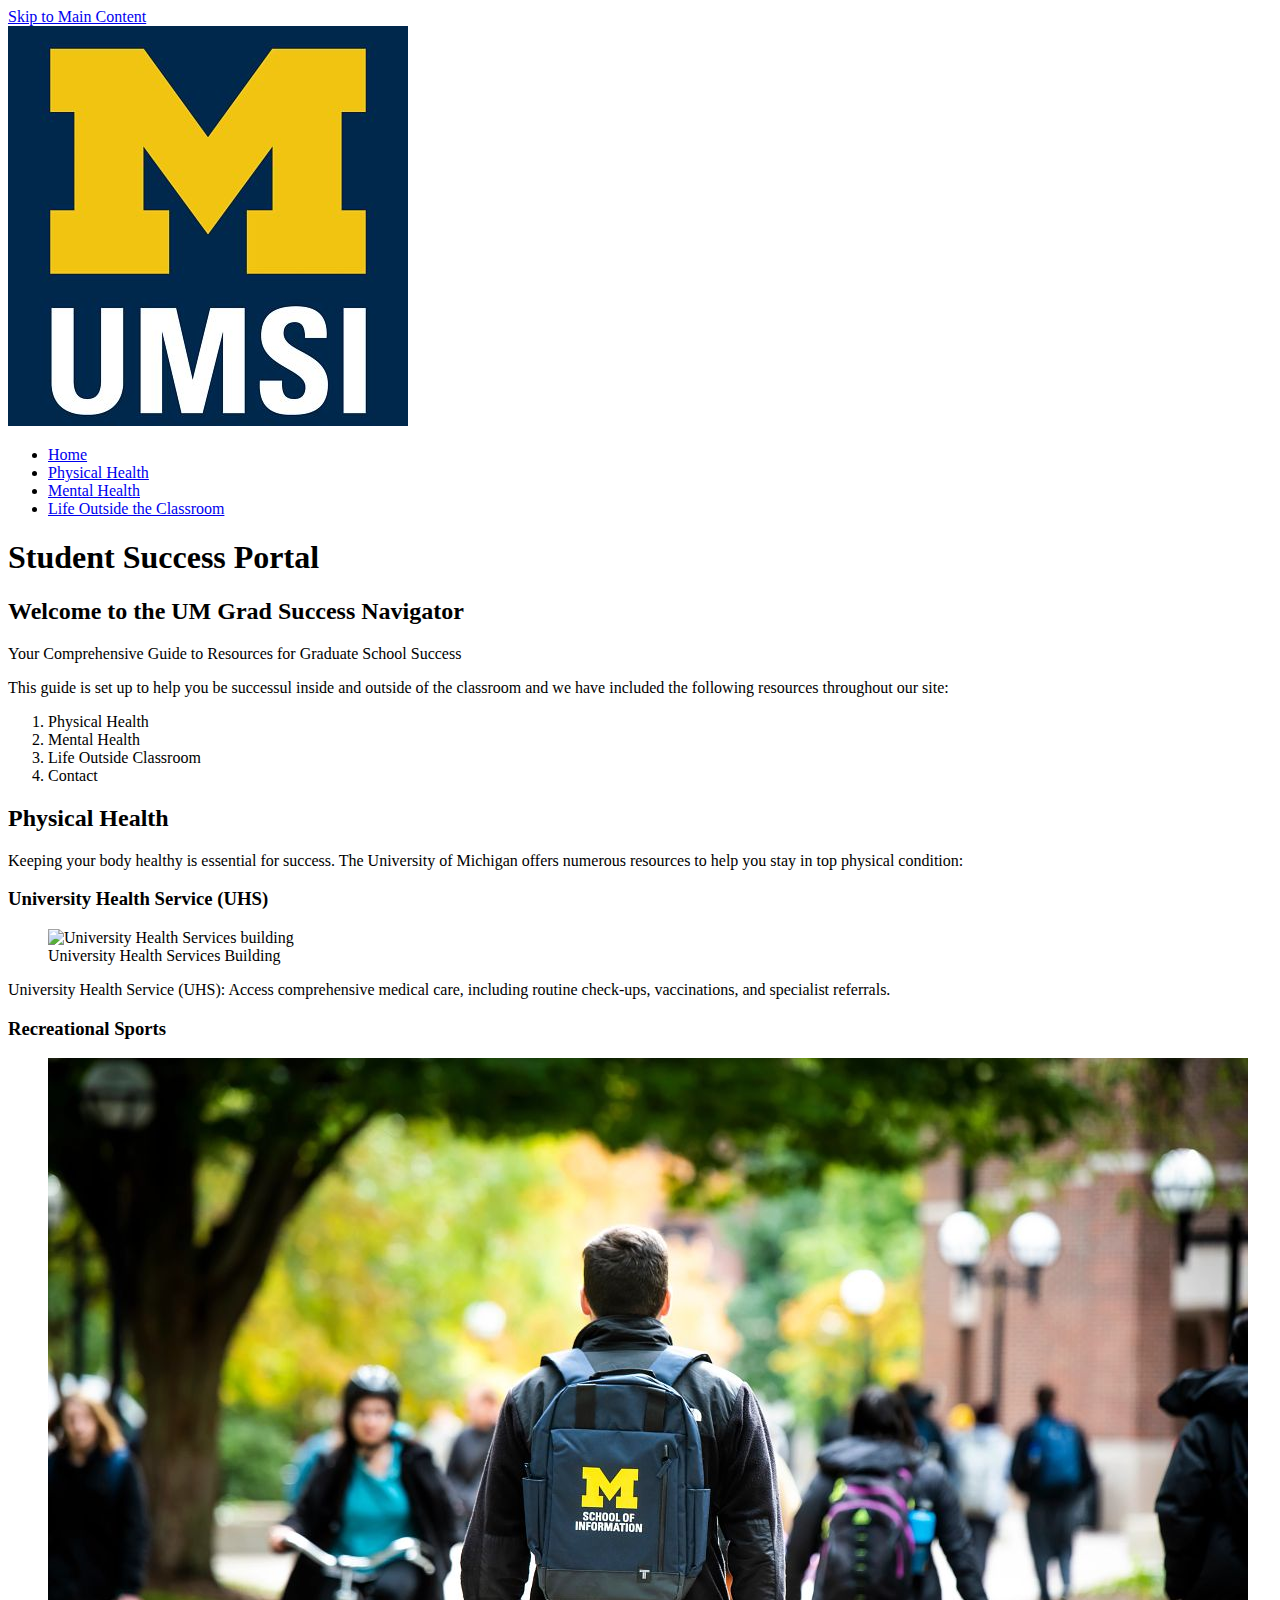
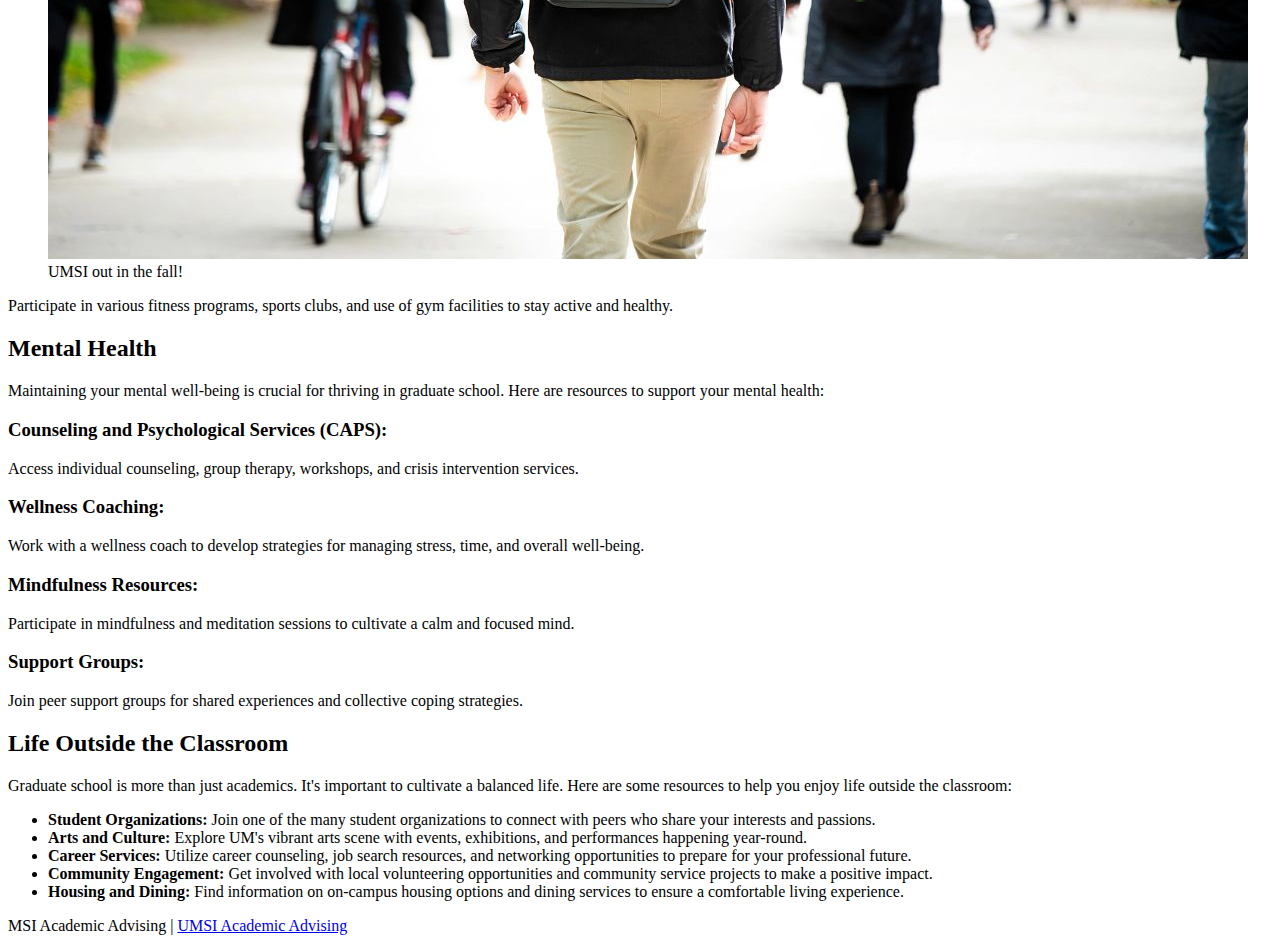
==== index.html @ 16bb5d59 "Add files via upload" ====
<!DOCTYPE html>
<html lang="en">
<head>
    <meta charset="UTF-8">
    <meta name="viewport" content="width=device-width, initial-scale=1.0">
    <title>Student Success Portal</title>
</head>
<body>
    <a href = "#main">Skip to Main Content</a>
    <header>
        <img src="images/UMSI_signature_vertical_informal_solidblue.jpg" alt="UMSI Logo">
        <nav>
            <ul>
                <li class="active"><a href = "index.html">Home</a></li>
                <li><a href = "page_1.html">Physical Health</a></li>
                <li><a href= "page_2.html">Mental Health</a></li>
                <li><a href= "page_3.html">Life Outside the Classroom</a></li>
            </ul>
        </nav>
        <h1>Student Success Portal</h1>

    </header>
    <main id="main">
        <section>
            <h2>Welcome to the UM Grad Success Navigator</h2>
            <p> Your Comprehensive Guide to Resources for Graduate School Success</p>
            <p>This guide is set up to help you be successul inside and outside of the classroom and we have included the following resources throughout our site:</p>
            <ol>
                <li>Physical Health</li>
                <li>Mental Health</li>
                <li>Life Outside Classroom</li>
                <li>Contact</li>
            </ol>
        </section>
        <section>
            <h2>Physical Health</h2>
            <p>Keeping your body healthy is essential for success. The University of Michigan offers numerous resources to help you stay in top physical condition:</p>
            <article>
                <h3>University Health Service (UHS)</h3>
                <figure>
                    <img src="/SI539/assignments/539f24_Client_Project_Starter-main/images/UHS.jpg" alt="University Health Services building">
                    <figcaption>University Health Services Building</figcaption>
                </figure>
                <p>University Health Service (UHS): Access comprehensive medical care, including routine check-ups, vaccinations, and specialist referrals.</p>
            </article>
            <article>
                <h3>Recreational Sports</h3>
                <figure>
                    <img src= "images/UMSI_CampusFall_UMSIBackpack_02.jpg" alt="A student wears a UMSI backpack in fall on the drag.">
                    <figcaption>UMSI out in the fall!</figcaption>
                </figure>
                <p>Participate in various fitness programs, sports clubs, and use of gym facilities to stay active and healthy.</p>
            </article>
        </section>
        
        <section>
            <h2>Mental Health</h2>
            <p>Maintaining your mental well-being is crucial for thriving in graduate school. Here are resources to support your mental health:</p>
            <article>
                <h3>Counseling and Psychological Services (CAPS):</h3>
                <p> Access individual counseling, group therapy, workshops, and crisis intervention services.</p>
            </article>
            <article>
                <h3>Wellness Coaching:</h3>

                <p>Work with a wellness coach to develop strategies for managing stress, time, and overall well-being.</p>
            </article>
            <article>
                <h3>Mindfulness Resources:</h3>

                <p> Participate in mindfulness and meditation sessions to cultivate a calm and focused mind.</p>
            </article>
            <article>
                <h3>Support Groups:</h3>

                <p> Join peer support groups for shared experiences and collective coping strategies.</p>
            </article>
        </section>

        
        <section id="life-outside-classroom">
            <h2>Life Outside the Classroom</h2>
            <p>Graduate school is more than just academics. It's important to cultivate a balanced life. Here are some resources to help you enjoy life outside the classroom:</p>
            <article>

            </article>
            <ul>
                <li><strong>Student Organizations:</strong> Join one of the many student organizations to connect with peers who share your interests and passions.</li>
                <li><strong>Arts and Culture:</strong> Explore UM's vibrant arts scene with events, exhibitions, and performances happening year-round.</li>
                <li><strong>Career Services:</strong> Utilize career counseling, job search resources, and networking opportunities to prepare for your professional future.</li>
                <li><strong>Community Engagement:</strong> Get involved with local volunteering opportunities and community service projects to make a positive impact.</li>
                <li><strong>Housing and Dining:</strong> Find information on on-campus housing options and dining services to ensure a comfortable living experience.</li>
            </ul>
        </section>
        <!-- Content taken & modified from UMGPT with the prompt, "write me a webpage of intro content to help University of Michigan Master's students navigate different resources for being successful in grad school - this will include academic resources, physical health resources, mental health resources, support for life outside the classroom"
        UMGPT. (2024). UMGPT (August 29th version) [Large language model]. -->
    </main>
    <footer>
        <p>MSI Academic Advising | <a href="https://sites.google.com/umich.edu/msiacademicadvising/student-support-resources">UMSI Academic Advising </a></p>
        </footer>
</body>
</html>
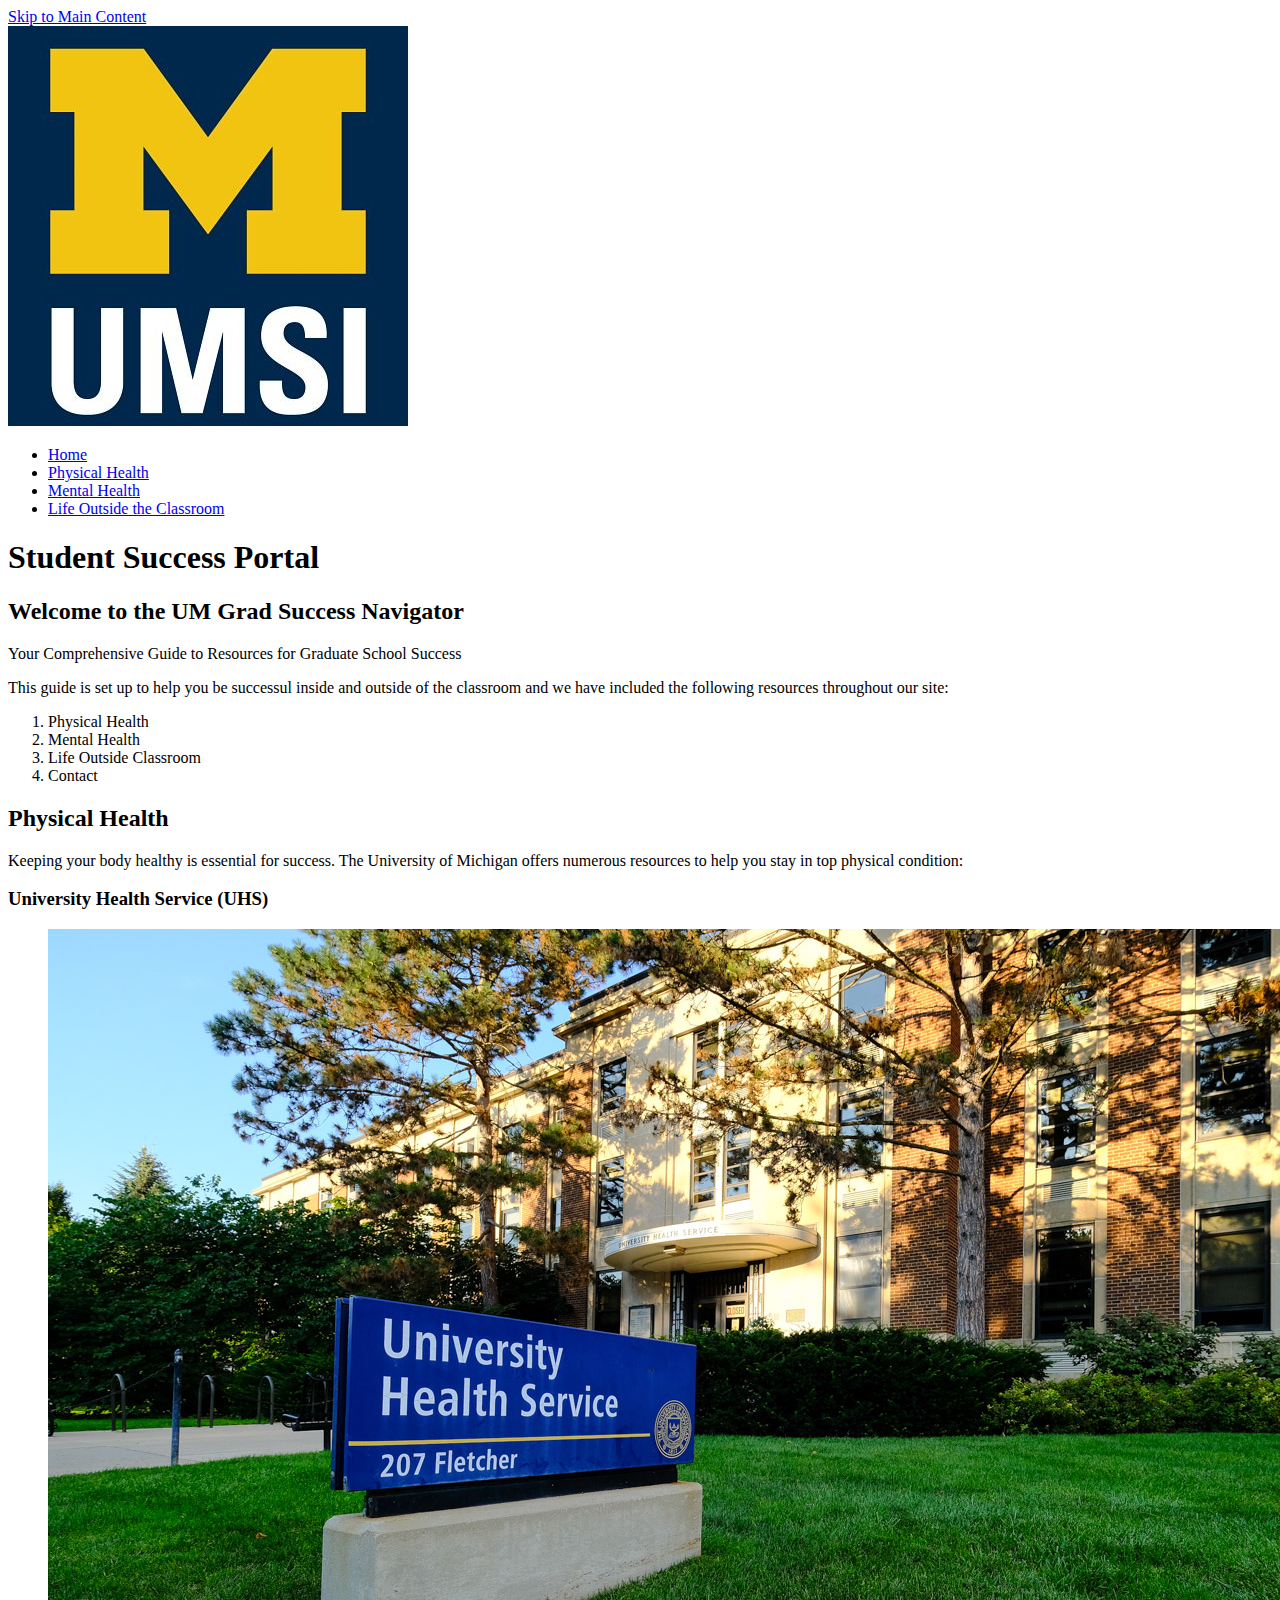
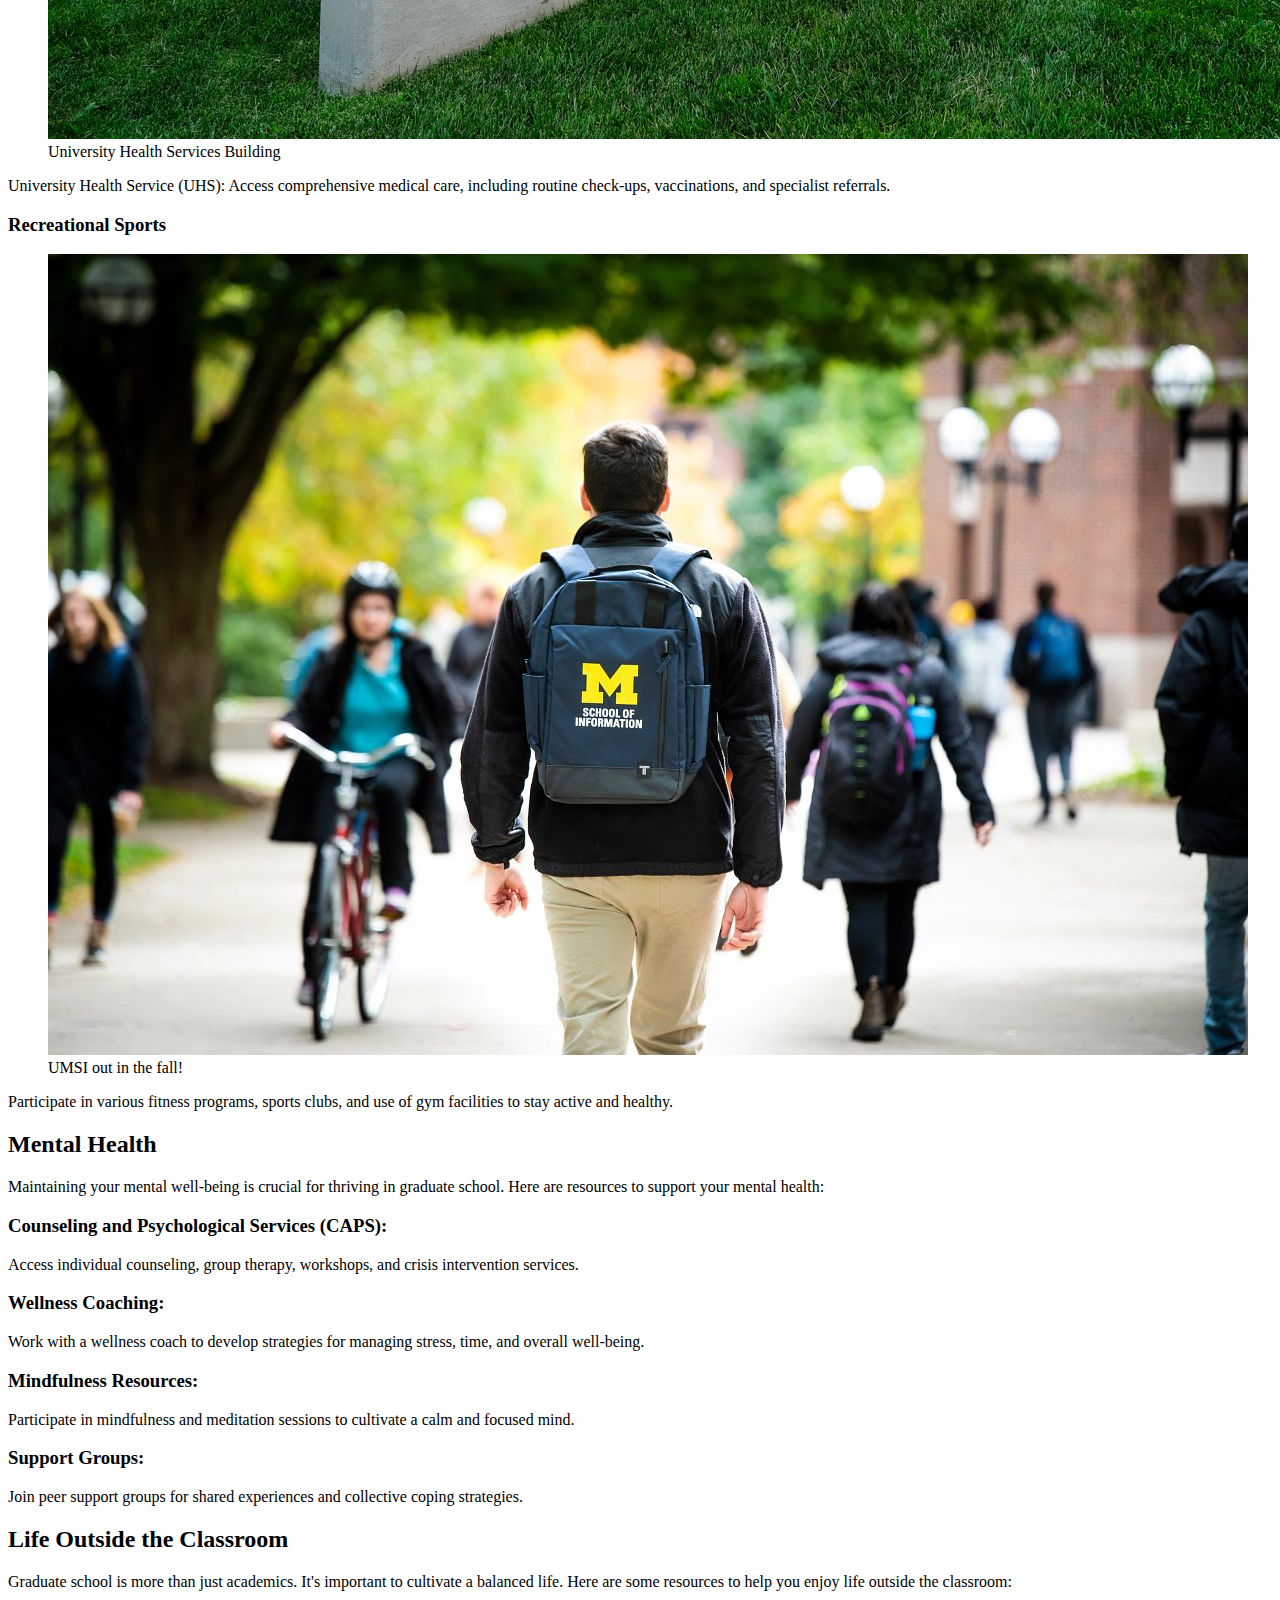
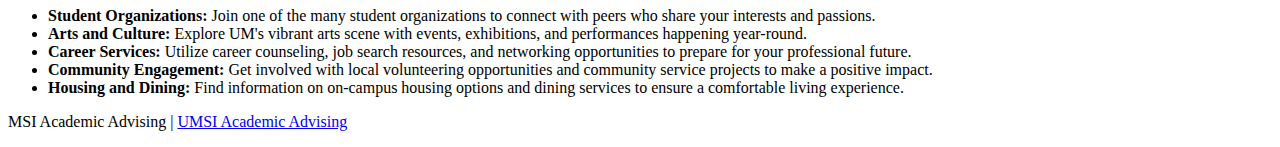
==== commit 74d5ba43: "Add files via upload" ====
--- a/index.html
+++ b/index.html
@@ -38,7 +38,7 @@
             <article>
                 <h3>University Health Service (UHS)</h3>
                 <figure>
-                    <img src="/SI539/assignments/539f24_Client_Project_Starter-main/images/UHS.jpg" alt="University Health Services building">
+                    <img src="images/UHS.jpg" alt="University Health Services building">
                     <figcaption>University Health Services Building</figcaption>
                 </figure>
                 <p>University Health Service (UHS): Access comprehensive medical care, including routine check-ups, vaccinations, and specialist referrals.</p>
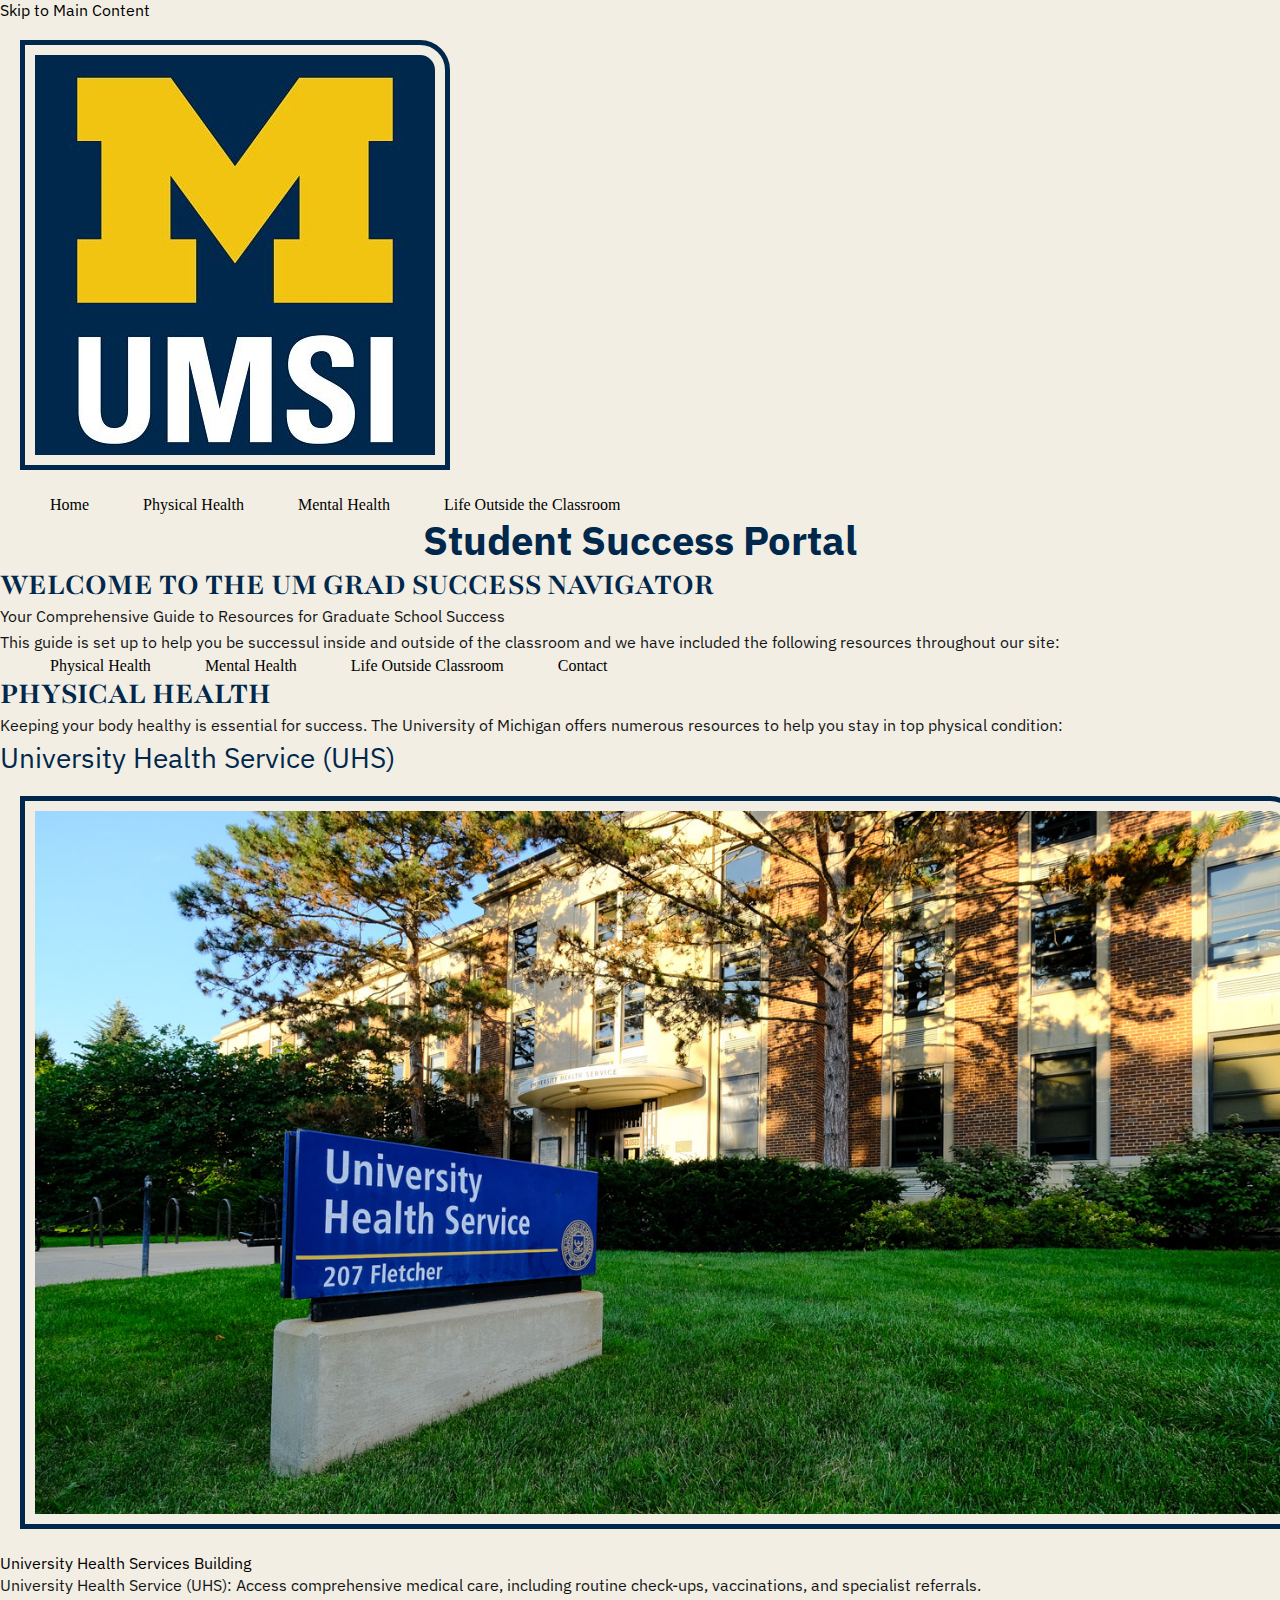
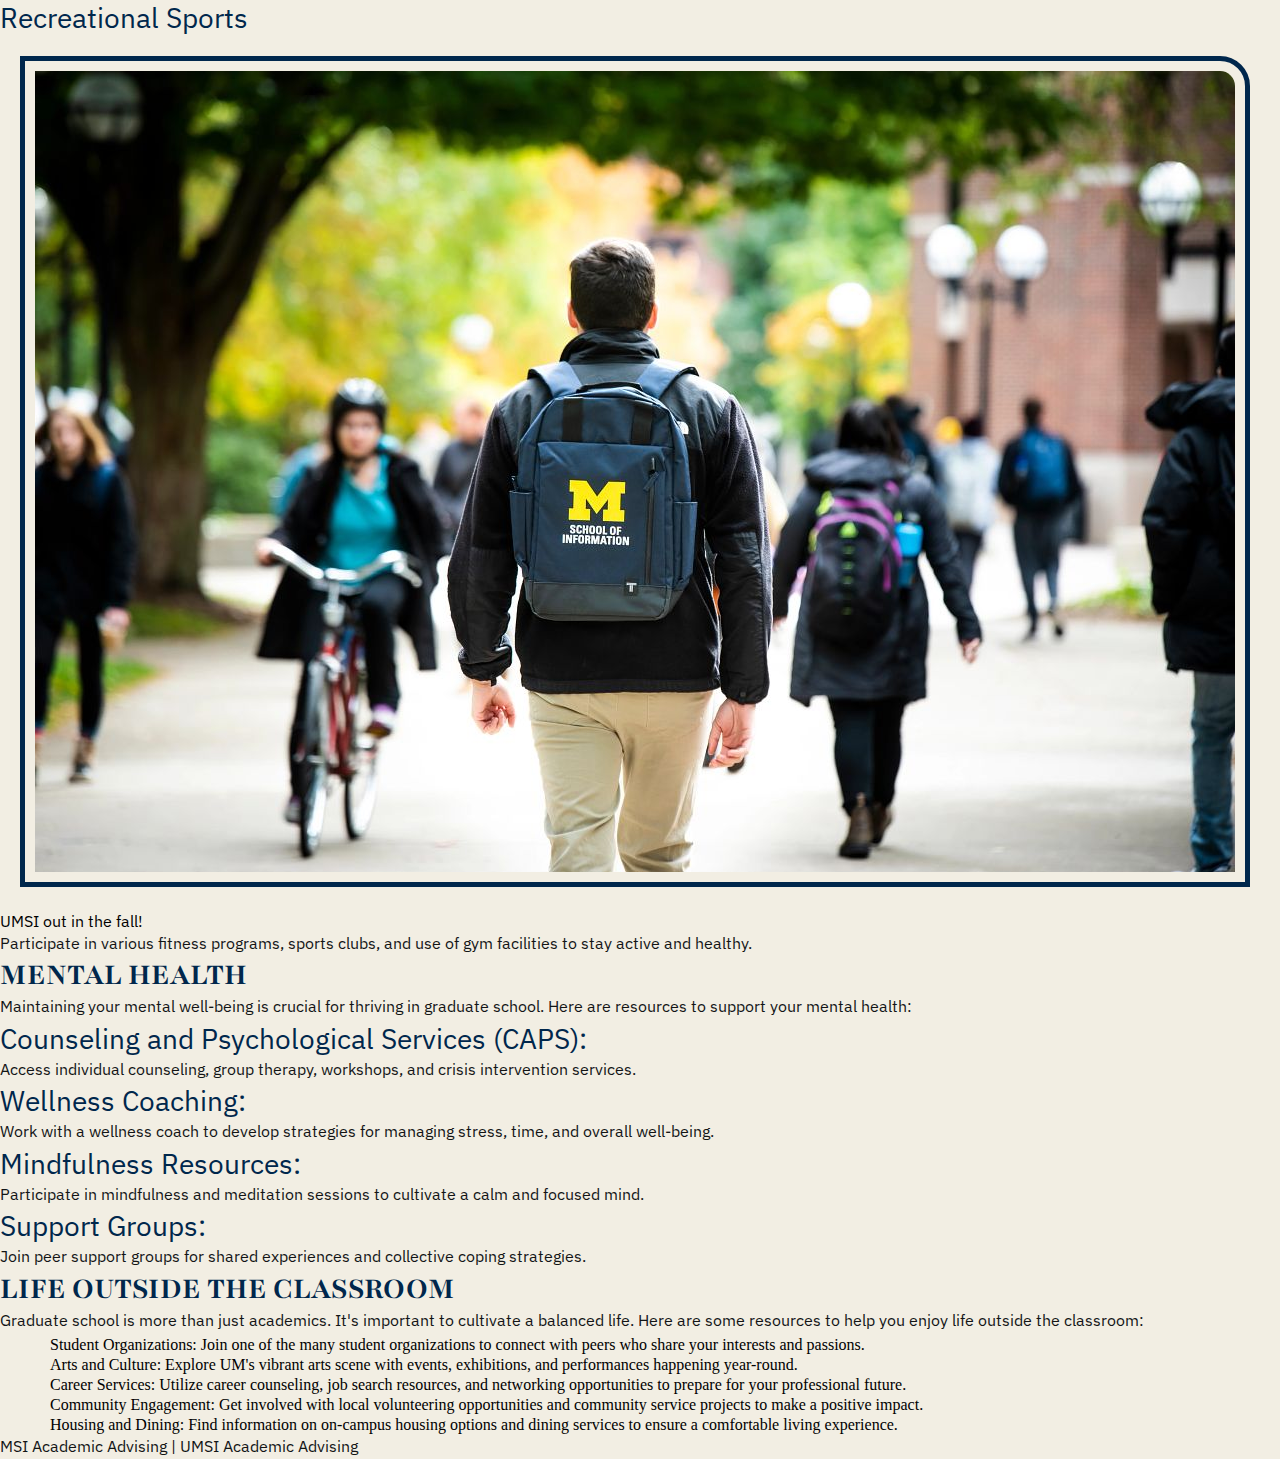
==== commit 5bf37c9d: "Add files via upload" ====
--- a/index.html
+++ b/index.html
@@ -4,6 +4,12 @@
     <meta charset="UTF-8">
     <meta name="viewport" content="width=device-width, initial-scale=1.0">
     <title>Student Success Portal</title>
+    <link rel="stylesheet" href="css/reset.css">
+    <link rel="stylesheet" href="css/style.css">
+    <link rel="preconnect" href="https://fonts.googleapis.com">
+<link rel="preconnect" href="https://fonts.gstatic.com" crossorigin>
+<link href="https://fonts.googleapis.com/css2?family=IBM+Plex+Sans:ital,wght@0,100;0,200;0,300;0,400;0,500;0,600;0,700;1,100;1,200;1,300;1,400;1,500;1,600;1,700&display=swap" rel="stylesheet">
+<link href="https://fonts.googleapis.com/css2?family=Playfair:ital,opsz,wght@0,5..1200,300..900;1,5..1200,300..900&display=swap" rel="stylesheet">
 </head>
 <body>
     <a href = "#main">Skip to Main Content</a>
@@ -81,9 +87,6 @@
         <section id="life-outside-classroom">
             <h2>Life Outside the Classroom</h2>
             <p>Graduate school is more than just academics. It's important to cultivate a balanced life. Here are some resources to help you enjoy life outside the classroom:</p>
-            <article>
-
-            </article>
             <ul>
                 <li><strong>Student Organizations:</strong> Join one of the many student organizations to connect with peers who share your interests and passions.</li>
                 <li><strong>Arts and Culture:</strong> Explore UM's vibrant arts scene with events, exhibitions, and performances happening year-round.</li>
--- a/css/style.css
+++ b/css/style.css
@@ -0,0 +1,49 @@
+body {
+    background-color: #f2eee3;
+    font-family: "IBM Plex Sans", sans-serif;
+    font-style: normal;
+}
+
+h1 {
+    font-size: 40px;
+    font-family: "IBM Plex Sans", sans-serif;
+    font-style: normal;
+    text-align: center;
+    color: #00274C;
+    font-weight: bolder;
+}
+
+h2 {
+    font-size: 32px;
+    font-family: "Playfair", sans-serif;
+    font-style: normal;
+    color: #00274C;
+    text-transform: uppercase;
+    font-weight: bolder;
+}
+
+h3 {
+    font-family: "IBM Plex Sans", sans-serif;
+    font-style: normal;
+    font-size: 28px;
+    color: #00274C;
+}
+
+
+p {
+    line-height: 1.6;
+    color: #131516;
+}
+
+img {
+    border: 5px solid #00274C;
+    padding: 10px;
+    margin: 20px;
+    border-top-right-radius: 30px;
+}
+
+li {
+    display: inline-block;
+    margin-left: 50px;
+    font-family: 'Merriweather', serif;
+}
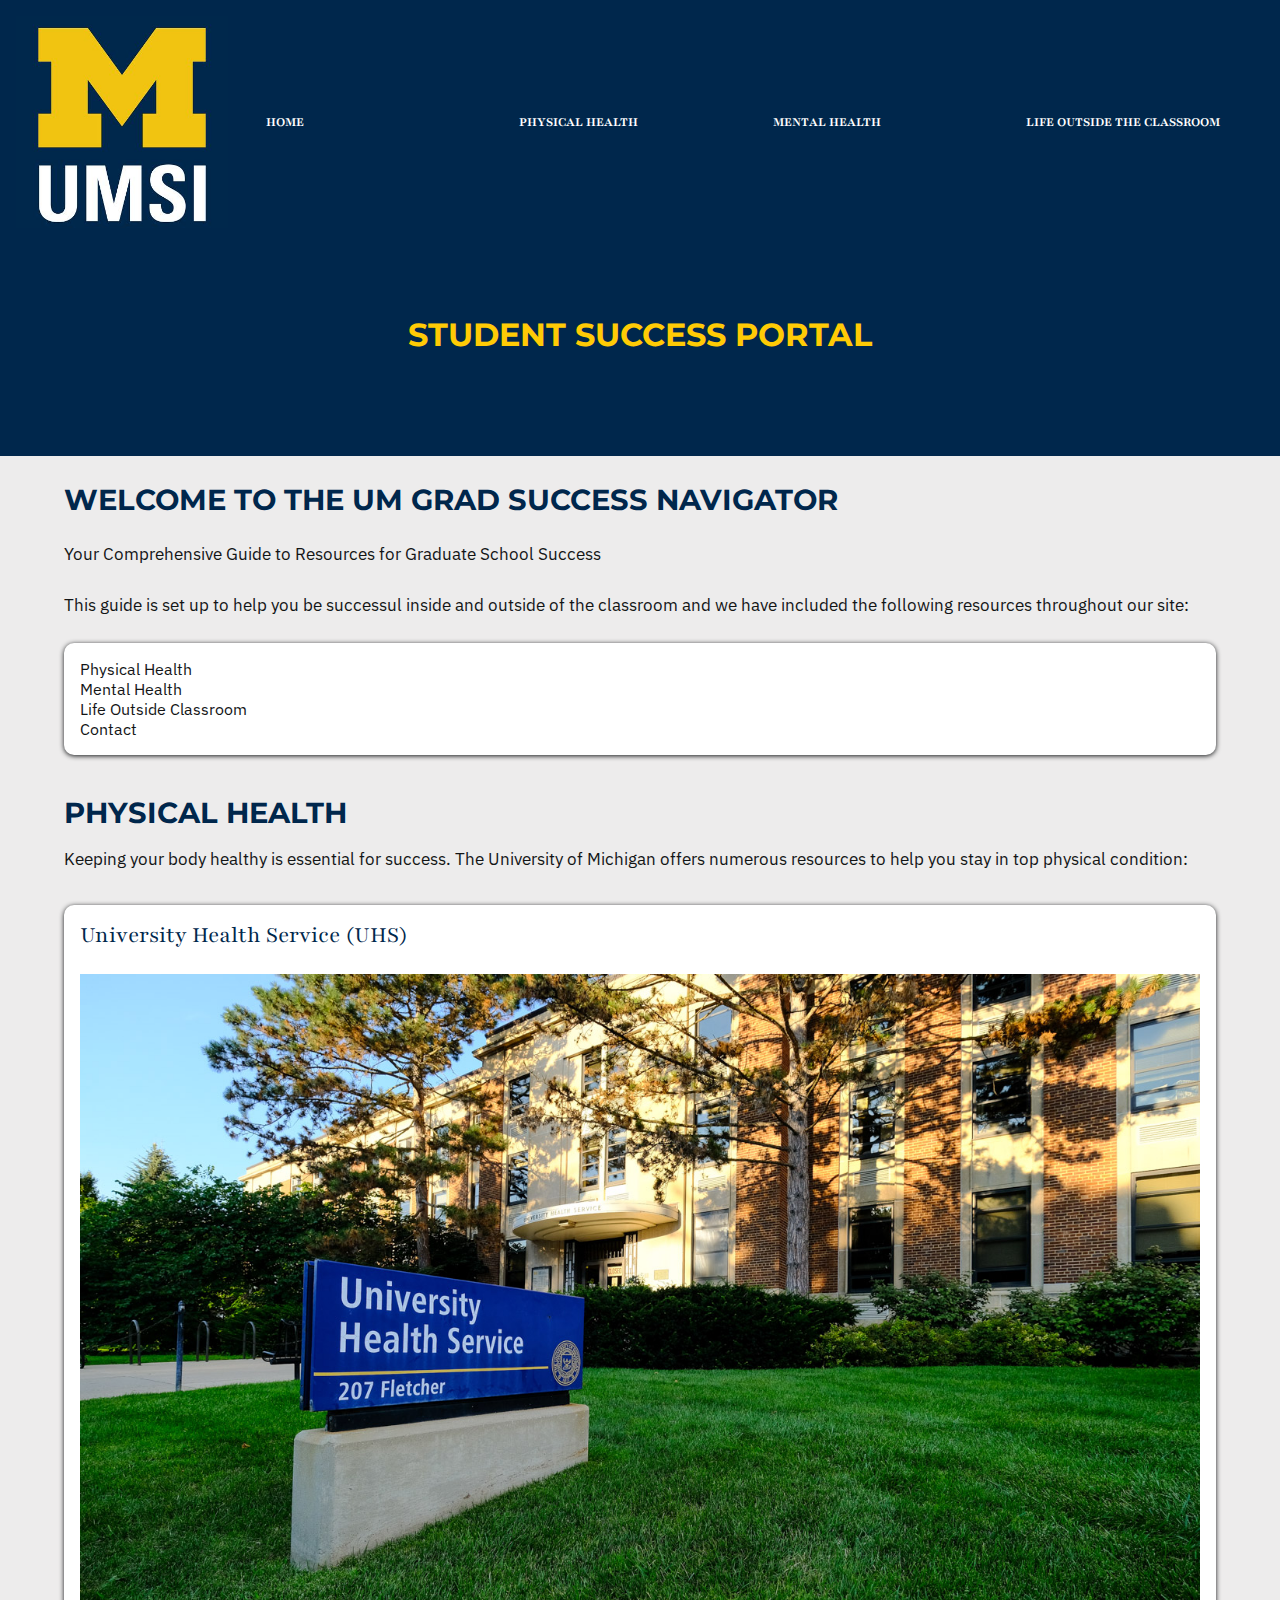
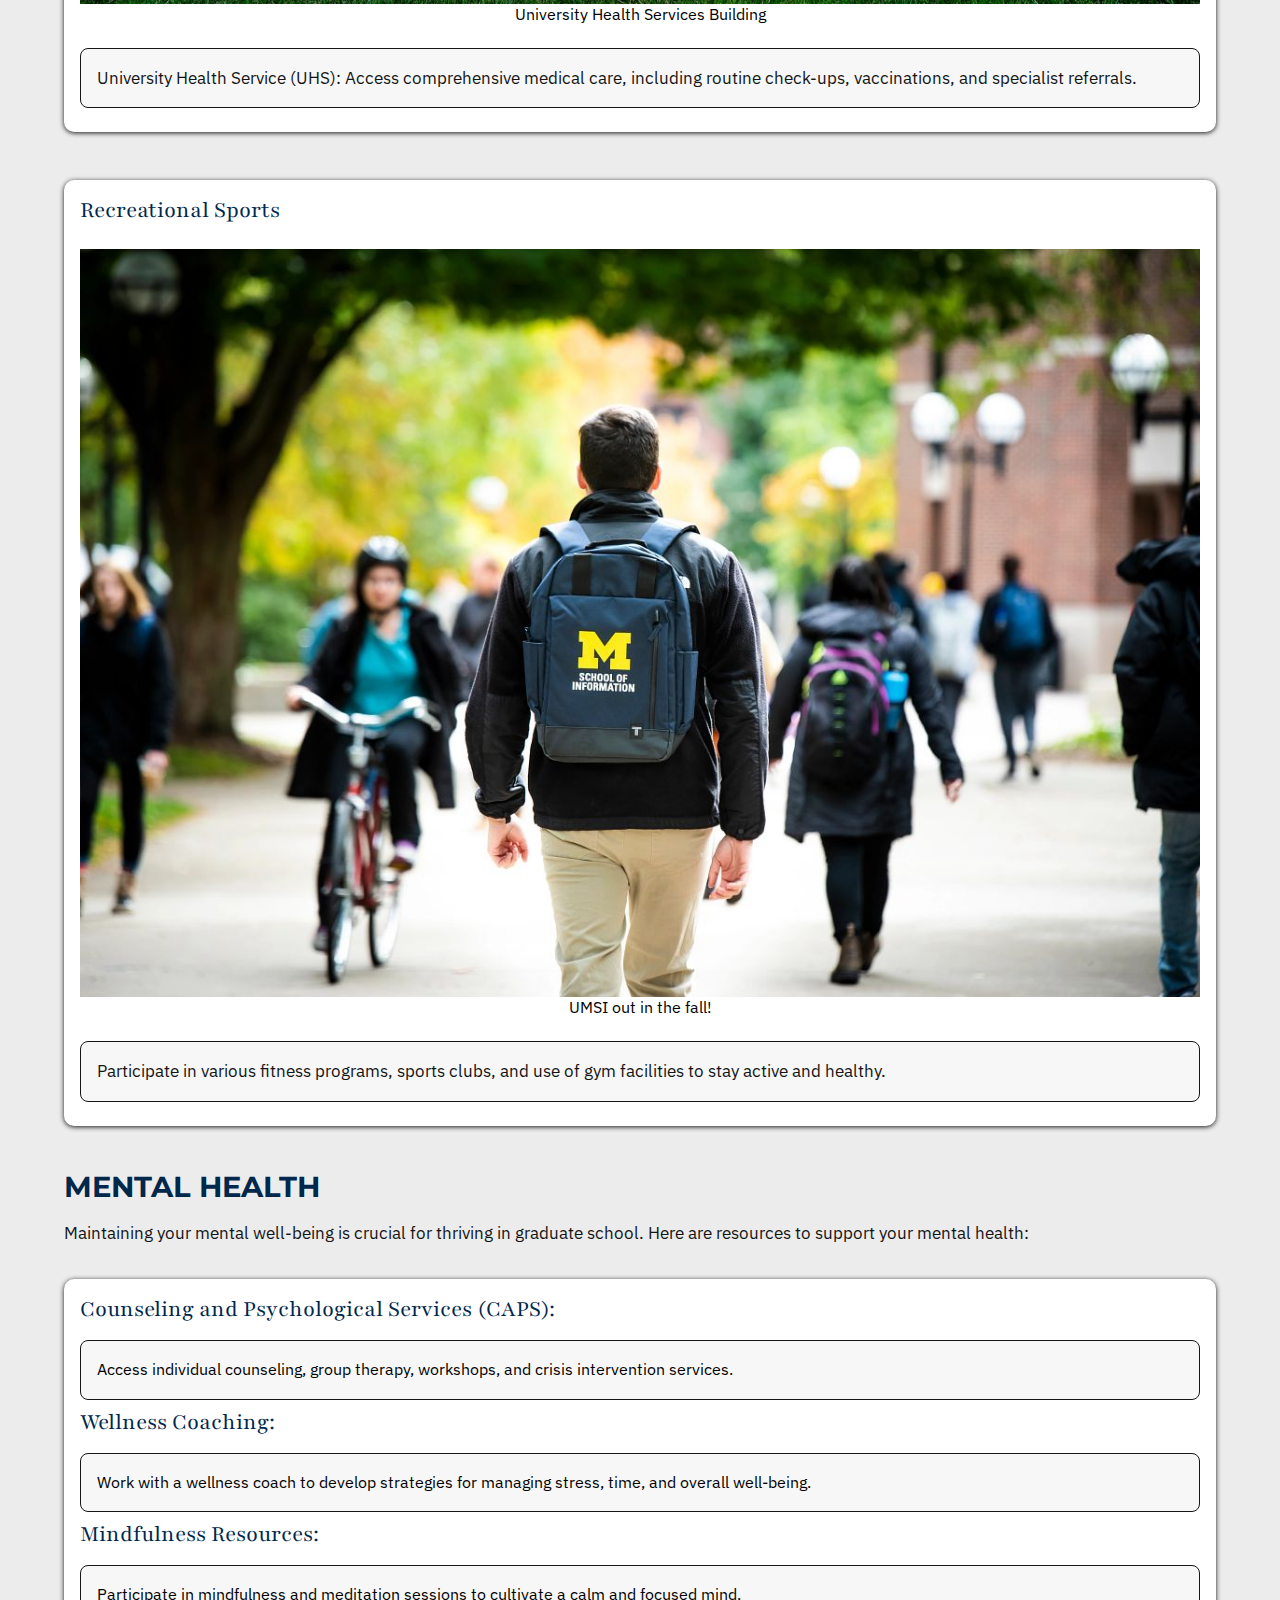
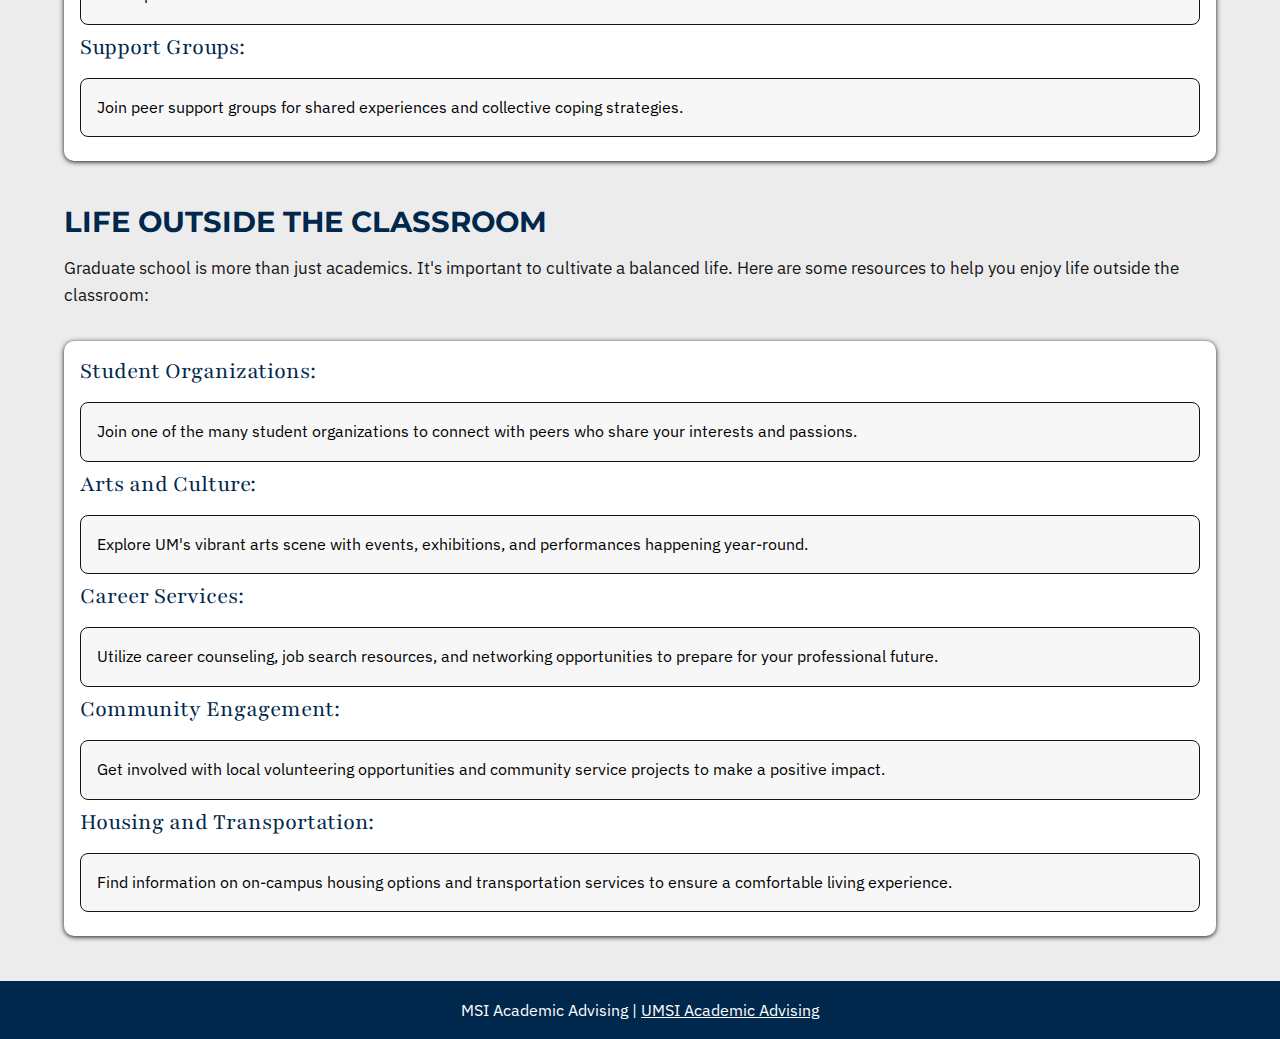
==== commit f6add4ab: "Add files via upload" ====
--- a/index.html
+++ b/index.html
@@ -7,9 +7,10 @@
     <link rel="stylesheet" href="css/reset.css">
     <link rel="stylesheet" href="css/style.css">
     <link rel="preconnect" href="https://fonts.googleapis.com">
-<link rel="preconnect" href="https://fonts.gstatic.com" crossorigin>
-<link href="https://fonts.googleapis.com/css2?family=IBM+Plex+Sans:ital,wght@0,100;0,200;0,300;0,400;0,500;0,600;0,700;1,100;1,200;1,300;1,400;1,500;1,600;1,700&display=swap" rel="stylesheet">
-<link href="https://fonts.googleapis.com/css2?family=Playfair:ital,opsz,wght@0,5..1200,300..900;1,5..1200,300..900&display=swap" rel="stylesheet">
+    <link rel="preconnect" href="https://fonts.gstatic.com" crossorigin>
+    <link href="https://fonts.googleapis.com/css2?family=IBM+Plex+Sans:ital,wght@0,100;0,200;0,300;0,400;0,500;0,600;0,700;1,100;1,200;1,300;1,400;1,500;1,600;1,700&display=swap" rel="stylesheet">
+    <link href="https://fonts.googleapis.com/css2?family=Playfair:ital,opsz,wght@0,5..1200,300..900;1,5..1200,300..900&display=swap" rel="stylesheet">
+    <link href="https://fonts.googleapis.com/css2?family=Montserrat:ital,wght@0,100..900;1,100..900&display=swap" rel="stylesheet">
 </head>
 <body>
     <a href = "#main">Skip to Main Content</a>
@@ -18,18 +19,18 @@
         <nav>
             <ul>
                 <li class="active"><a href = "index.html">Home</a></li>
-                <li><a href = "page_1.html">Physical Health</a></li>
-                <li><a href= "page_2.html">Mental Health</a></li>
-                <li><a href= "page_3.html">Life Outside the Classroom</a></li>
+                <li><a href = "Physical_Health.html">Physical Health</a></li>
+                <li><a href= "Mental_Health.html">Mental Health</a></li>
+                <li><a href= "Life_Outside_Classroom.html">Life Outside the Classroom</a></li>
             </ul>
         </nav>
         <h1>Student Success Portal</h1>
 
     </header>
+    
     <main id="main">
-        <section>
             <h2>Welcome to the UM Grad Success Navigator</h2>
-            <p> Your Comprehensive Guide to Resources for Graduate School Success</p>
+            <p>Your Comprehensive Guide to Resources for Graduate School Success</p>
             <p>This guide is set up to help you be successul inside and outside of the classroom and we have included the following resources throughout our site:</p>
             <ol>
                 <li>Physical Health</li>
@@ -37,7 +38,7 @@
                 <li>Life Outside Classroom</li>
                 <li>Contact</li>
             </ol>
-        </section>
+
         <section>
             <h2>Physical Health</h2>
             <p>Keeping your body healthy is essential for success. The University of Michigan offers numerous resources to help you stay in top physical condition:</p>
@@ -63,37 +64,43 @@
             <h2>Mental Health</h2>
             <p>Maintaining your mental well-being is crucial for thriving in graduate school. Here are resources to support your mental health:</p>
             <article>
+            <ul>
                 <h3>Counseling and Psychological Services (CAPS):</h3>
-                <p> Access individual counseling, group therapy, workshops, and crisis intervention services.</p>
-            </article>
-            <article>
+
+                <li> Access individual counseling, group therapy, workshops, and crisis intervention services.</li>
+
                 <h3>Wellness Coaching:</h3>
 
-                <p>Work with a wellness coach to develop strategies for managing stress, time, and overall well-being.</p>
-            </article>
-            <article>
+                <li>Work with a wellness coach to develop strategies for managing stress, time, and overall well-being.</li>
+
                 <h3>Mindfulness Resources:</h3>
 
-                <p> Participate in mindfulness and meditation sessions to cultivate a calm and focused mind.</p>
-            </article>
-            <article>
+                <li> Participate in mindfulness and meditation sessions to cultivate a calm and focused mind.</li>
+
                 <h3>Support Groups:</h3>
 
-                <p> Join peer support groups for shared experiences and collective coping strategies.</p>
+                <li> Join peer support groups for shared experiences and collective coping strategies.</li>
+            </ul>
             </article>
         </section>
 
-        
         <section id="life-outside-classroom">
             <h2>Life Outside the Classroom</h2>
             <p>Graduate school is more than just academics. It's important to cultivate a balanced life. Here are some resources to help you enjoy life outside the classroom:</p>
+            <article>
             <ul>
-                <li><strong>Student Organizations:</strong> Join one of the many student organizations to connect with peers who share your interests and passions.</li>
-                <li><strong>Arts and Culture:</strong> Explore UM's vibrant arts scene with events, exhibitions, and performances happening year-round.</li>
-                <li><strong>Career Services:</strong> Utilize career counseling, job search resources, and networking opportunities to prepare for your professional future.</li>
-                <li><strong>Community Engagement:</strong> Get involved with local volunteering opportunities and community service projects to make a positive impact.</li>
-                <li><strong>Housing and Dining:</strong> Find information on on-campus housing options and dining services to ensure a comfortable living experience.</li>
+                <h3>Student Organizations:</h3>
+                <li> Join one of the many student organizations to connect with peers who share your interests and passions.</li>
+                <h3>Arts and Culture:</h3>
+                <li> Explore UM's vibrant arts scene with events, exhibitions, and performances happening year-round.</li>
+                <h3>Career Services:</h3>
+                <li> Utilize career counseling, job search resources, and networking opportunities to prepare for your professional future.</li>
+                <h3>Community Engagement:</h3>
+                <li> Get involved with local volunteering opportunities and community service projects to make a positive impact.</li>
+                <h3>Housing and Transportation:</h3>
+                <li> Find information on on-campus housing options and transportation services to ensure a comfortable living experience.</li>
             </ul>
+            </article>
         </section>
         <!-- Content taken & modified from UMGPT with the prompt, "write me a webpage of intro content to help University of Michigan Master's students navigate different resources for being successful in grad school - this will include academic resources, physical health resources, mental health resources, support for life outside the classroom"
         UMGPT. (2024). UMGPT (August 29th version) [Large language model]. -->
--- a/css/style.css
+++ b/css/style.css
@@ -1,49 +1,215 @@
 body {
-    background-color: #f2eee3;
-    font-family: "IBM Plex Sans", sans-serif;
-    font-style: normal;
+    background-color: #edecec;
+    font-family: "IBM Plex Sans", sans-serif;
+    font-style: normal;
+    margin: 0;
+    padding: 0;
+    display: grid;
+}
+
+header {
+    display: grid;
+    grid-template-columns: 1fr 4fr;
+    grid-template-rows: 1fr 1fr;
+    background-color: #00274C;
+    align-items: center;
+    padding: 1rem;
+}
+
+header img {
+    width: 85%;
+    grid-column: 1 / 2;
+    grid-row: 1 / 2;
+    justify-self: left;
+}
+
+nav {
+    grid-column: 2 / 6;
+    grid-row: 1 / 2;
+    display: grid;
+    grid-template-columns: repeat(4, 1fr);
+    gap: 1rem;
+    justify-items: center;
+}
+
+nav ul {
+    display: contents;
+}
+
+nav ul li {
+    font-family: "Playfair", serif;
+    font-size: 0.85rem;
+    text-transform: uppercase;
+    justify-self: left;
+}
+
+nav ul li a {
+    color: #ffffff;
+    text-decoration: none;
+    font-weight: bold;
+}
+
+
+nav ul li a:hover {
+    color: white;
+}
+
+a[href="#main"] {
+    position: absolute;
+    top: -100%;
+    left: 0;
+    background-color: #00274C;
+    color: white;
+    padding: 1rem;
+    text-align: center;
+    text-decoration: none;
+    transition: top 0.3s ease;
+}
+
+a[href="#main"]:focus {
+    top: 0;
+}
+
+main {
+    display: grid;
+    grid-template-columns: 1fr;
+    gap: 1.5rem;
+    padding: 2% 5%;
+}
+
+section {
+    display: grid;
+    grid-template-columns: 1fr;
+    gap: 1rem;
+    margin-bottom: 0.2rem;
+}
+
+section article{
+    display: grid;
+    grid-template-columns: 1fr;
+    grid-template-rows: auto;
+    background-color: white;
+    padding: 1rem;
+    border-radius: 10px;
+    box-shadow: 0px 1px 5px #131516;
+    margin: 1rem 0;
+    gap: 0.5rem;
+    align-items: center;
+}
+
+figure {
+    display: grid;
+    grid-template-rows: auto auto;
+    justify-items: center;
+    margin: 1rem 0;
 }
 
 h1 {
-    font-size: 40px;
-    font-family: "IBM Plex Sans", sans-serif;
+    grid-column: 1 / 7;
+    grid-row: 2 / 3;
+    font-size: 2rem;
+    font-family: "Montserrat", sans-serif;
     font-style: normal;
     text-align: center;
-    color: #00274C;
+    color: #FFCB05;
     font-weight: bolder;
+    text-transform: uppercase;
 }
 
 h2 {
-    font-size: 32px;
-    font-family: "Playfair", sans-serif;
+    font-size: 1.8rem;
+    font-family: "Montserrat", sans-serif;
     font-style: normal;
     color: #00274C;
     text-transform: uppercase;
     font-weight: bolder;
+    margin: 0;
 }
 
 h3 {
-    font-family: "IBM Plex Sans", sans-serif;
-    font-style: normal;
-    font-size: 28px;
-    color: #00274C;
-}
-
-
-p {
+    font-family: "Playfair", sans-serif;
+    font-style: normal;
+    font-size: 1.5rem;
+    color: #00274C;
+    margin: 0;
+}
+
+
+main p {
+    font-size: 1.05rem;
     line-height: 1.6;
     color: #131516;
-}
-
-img {
-    border: 5px solid #00274C;
-    padding: 10px;
-    margin: 20px;
-    border-top-right-radius: 30px;
-}
-
-li {
-    display: inline-block;
-    margin-left: 50px;
-    font-family: 'Merriweather', serif;
-}
+    font-family: "IBM Plex Sans", sans-serif;
+}
+
+article p {
+    font-family: "IBM Plex Sans", sans-serif;
+    line-height: 1.6;
+    padding: 1rem;
+    background-color: #f7f7f7;
+    border: 1px solid #131516;
+    border-radius: 8px;
+    gap: 1rem;
+    margin-bottom: 0.5rem;
+}
+
+ol {
+    font-family: "IBM Plex Sans", sans-serif;
+    color: #131516;
+    font-size: 1rem;
+    background-color: white;
+    padding: 1rem;
+    border-radius: 10px;
+    box-shadow: 0px 1px 5px #131516;
+    margin-bottom: 1rem;
+    gap: 0.5rem;
+    align-items: center;
+}
+
+main ul li {
+    margin: 1rem 0;
+    font-family: "IBM Plex Sans", sans-serif;
+    padding: 1rem;
+    background-color: #f7f7f7;
+    border: 1px solid #131516;
+    border-radius: 8px;
+    line-height: 1.6;
+    margin-bottom: 0.5rem;
+}
+
+h3 a {
+    text-decoration: none;
+    color: #00274C;
+    transition: color 0.2s ease;
+    text-decoration: underline;
+}
+
+h3 a:hover {
+    color: #FFCB05;
+}
+
+p a {
+    text-decoration: none;
+    color: #00274C;
+    transition: color 0.2s ease;
+    text-decoration: underline;
+}
+
+p a:hover {
+    color: #FFCB05;
+}
+
+footer {
+    display: grid;
+    grid-template-columns: 1fr;
+    background-color: #00274C;
+    color: white;
+    padding: 1.2rem;
+    text-align: center;
+}
+
+footer a {
+    color: white;
+    transition: color 0.2s ease;
+    text-decoration: underline;
+}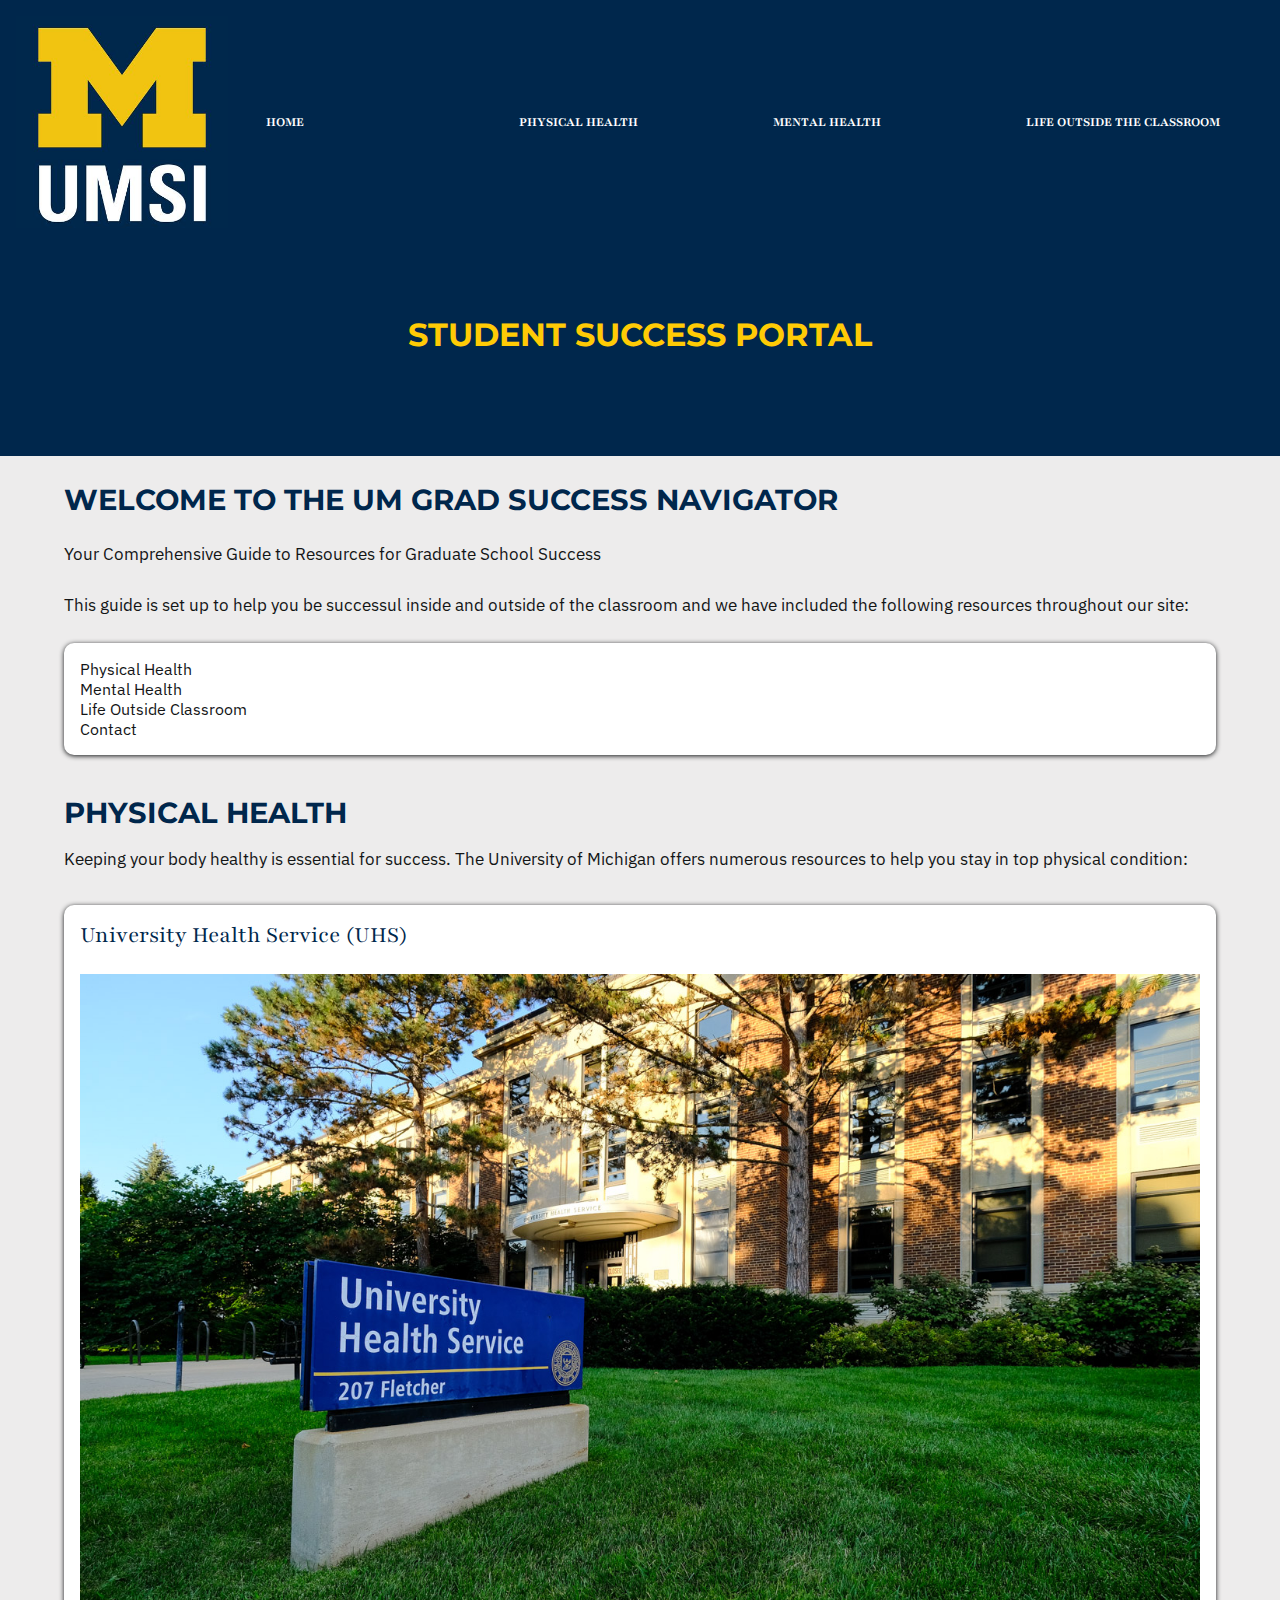
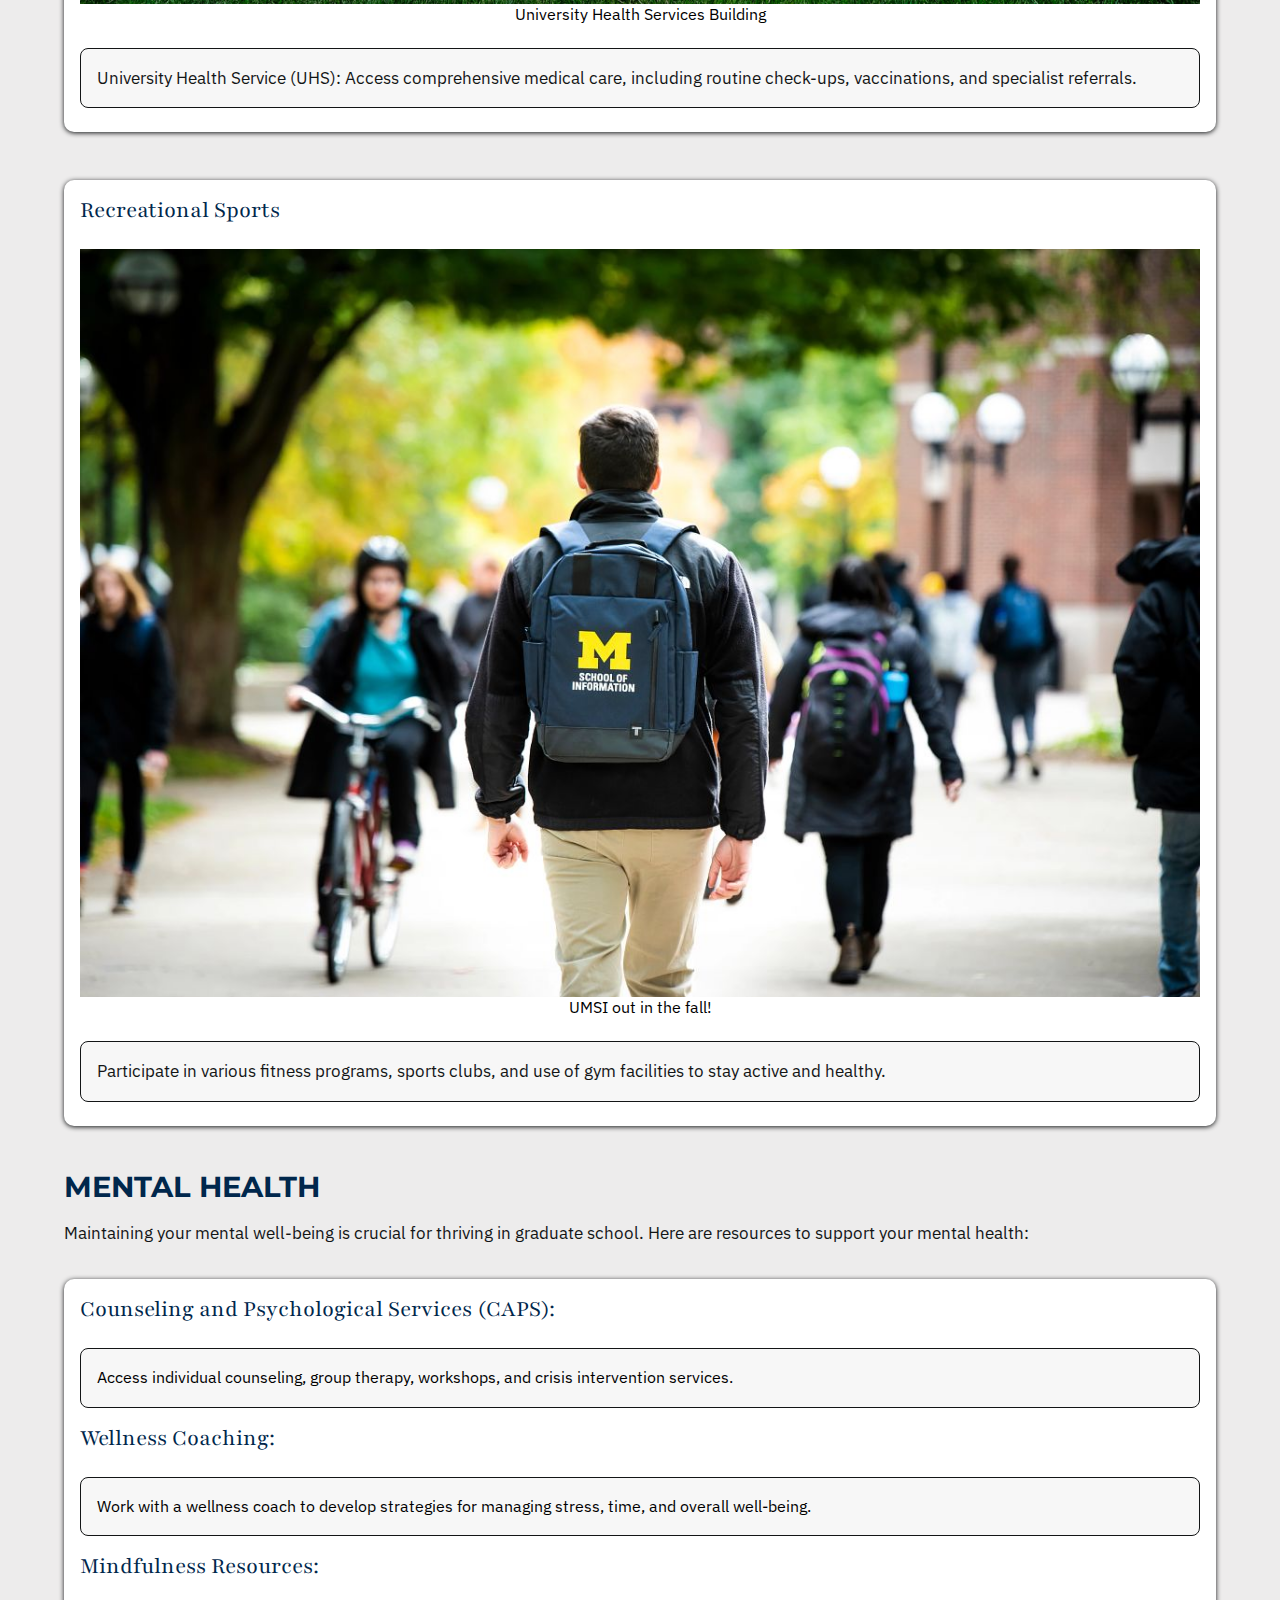
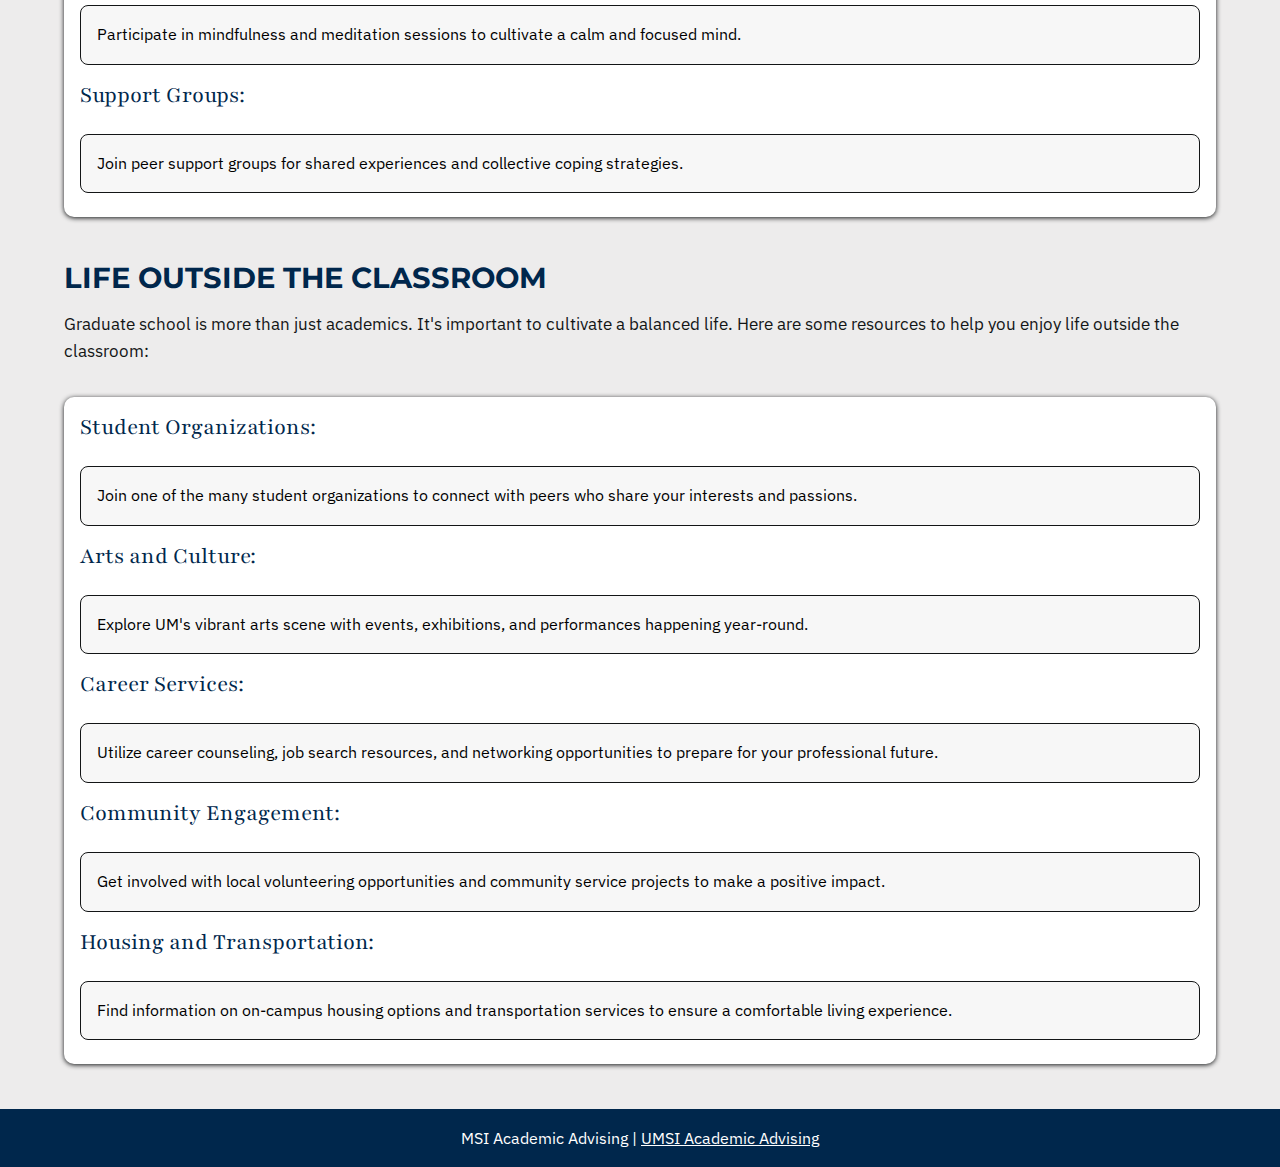
==== commit 60fe072c: "Add files via upload" ====
--- a/index.html
+++ b/index.html
@@ -64,23 +64,22 @@
             <h2>Mental Health</h2>
             <p>Maintaining your mental well-being is crucial for thriving in graduate school. Here are resources to support your mental health:</p>
             <article>
-            <ul>
                 <h3>Counseling and Psychological Services (CAPS):</h3>
-
-                <li> Access individual counseling, group therapy, workshops, and crisis intervention services.</li>
-
+                <ul>
+                    <li> Access individual counseling, group therapy, workshops, and crisis intervention services.</li>
+                </ul>
                 <h3>Wellness Coaching:</h3>
-
-                <li>Work with a wellness coach to develop strategies for managing stress, time, and overall well-being.</li>
-
+                <ul>
+                    <li>Work with a wellness coach to develop strategies for managing stress, time, and overall well-being.</li>
+                </ul>
                 <h3>Mindfulness Resources:</h3>
-
-                <li> Participate in mindfulness and meditation sessions to cultivate a calm and focused mind.</li>
-
+                <ul>
+                    <li> Participate in mindfulness and meditation sessions to cultivate a calm and focused mind.</li>
+                </ul>
                 <h3>Support Groups:</h3>
-
-                <li> Join peer support groups for shared experiences and collective coping strategies.</li>
-            </ul>
+                <ul>
+                    <li> Join peer support groups for shared experiences and collective coping strategies.</li>
+                </ul>
             </article>
         </section>
 
@@ -88,18 +87,30 @@
             <h2>Life Outside the Classroom</h2>
             <p>Graduate school is more than just academics. It's important to cultivate a balanced life. Here are some resources to help you enjoy life outside the classroom:</p>
             <article>
-            <ul>
                 <h3>Student Organizations:</h3>
-                <li> Join one of the many student organizations to connect with peers who share your interests and passions.</li>
+                <ul>
+                    <li>Join one of the many student organizations to connect with peers who share your interests and passions.</li>
+                </ul>
+            
                 <h3>Arts and Culture:</h3>
-                <li> Explore UM's vibrant arts scene with events, exhibitions, and performances happening year-round.</li>
+                <ul>
+                    <li>Explore UM's vibrant arts scene with events, exhibitions, and performances happening year-round.</li>
+                </ul>
+            
                 <h3>Career Services:</h3>
-                <li> Utilize career counseling, job search resources, and networking opportunities to prepare for your professional future.</li>
+                <ul>
+                    <li>Utilize career counseling, job search resources, and networking opportunities to prepare for your professional future.</li>
+                </ul>
+            
                 <h3>Community Engagement:</h3>
-                <li> Get involved with local volunteering opportunities and community service projects to make a positive impact.</li>
+                <ul>
+                    <li>Get involved with local volunteering opportunities and community service projects to make a positive impact.</li>
+                </ul>
+            
                 <h3>Housing and Transportation:</h3>
-                <li> Find information on on-campus housing options and transportation services to ensure a comfortable living experience.</li>
-            </ul>
+                <ul>
+                    <li>Find information on on-campus housing options and transportation services to ensure a comfortable living experience.</li>
+                </ul>
             </article>
         </section>
         <!-- Content taken & modified from UMGPT with the prompt, "write me a webpage of intro content to help University of Michigan Master's students navigate different resources for being successful in grad school - this will include academic resources, physical health resources, mental health resources, support for life outside the classroom"
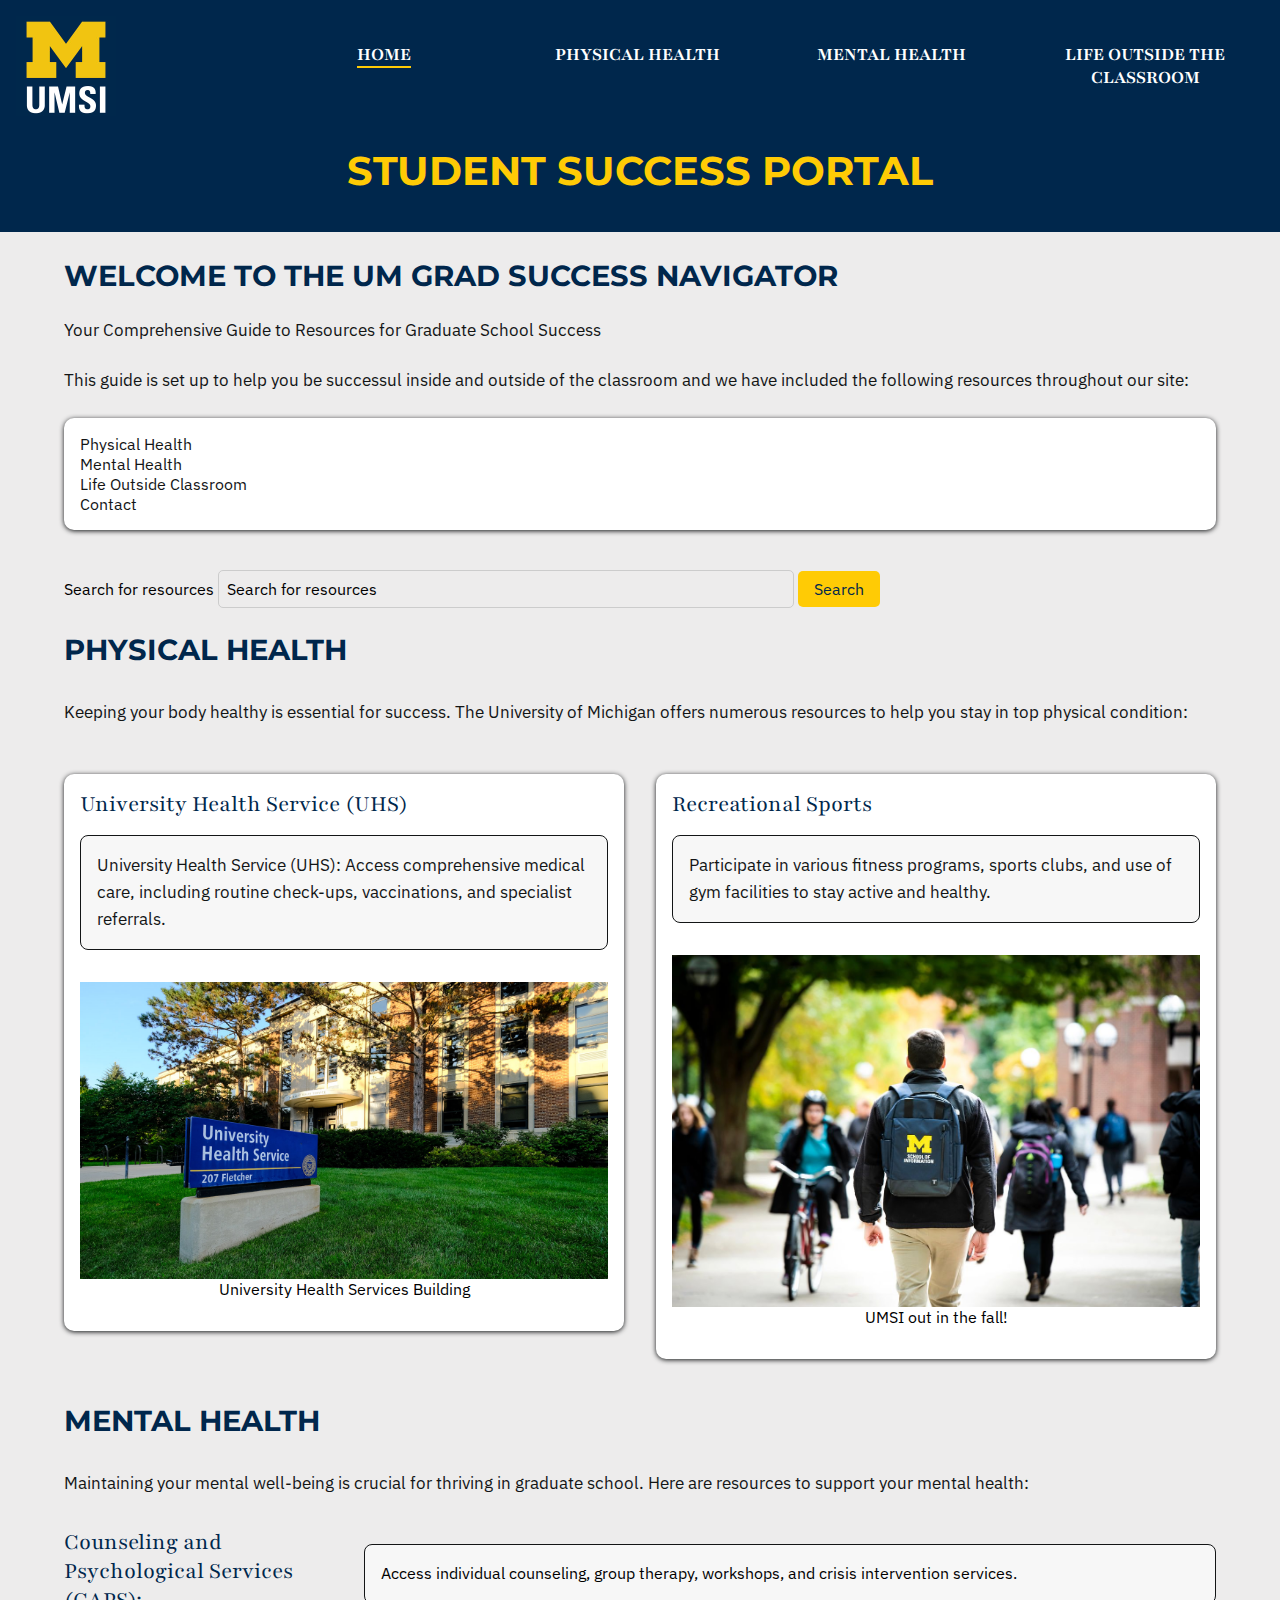
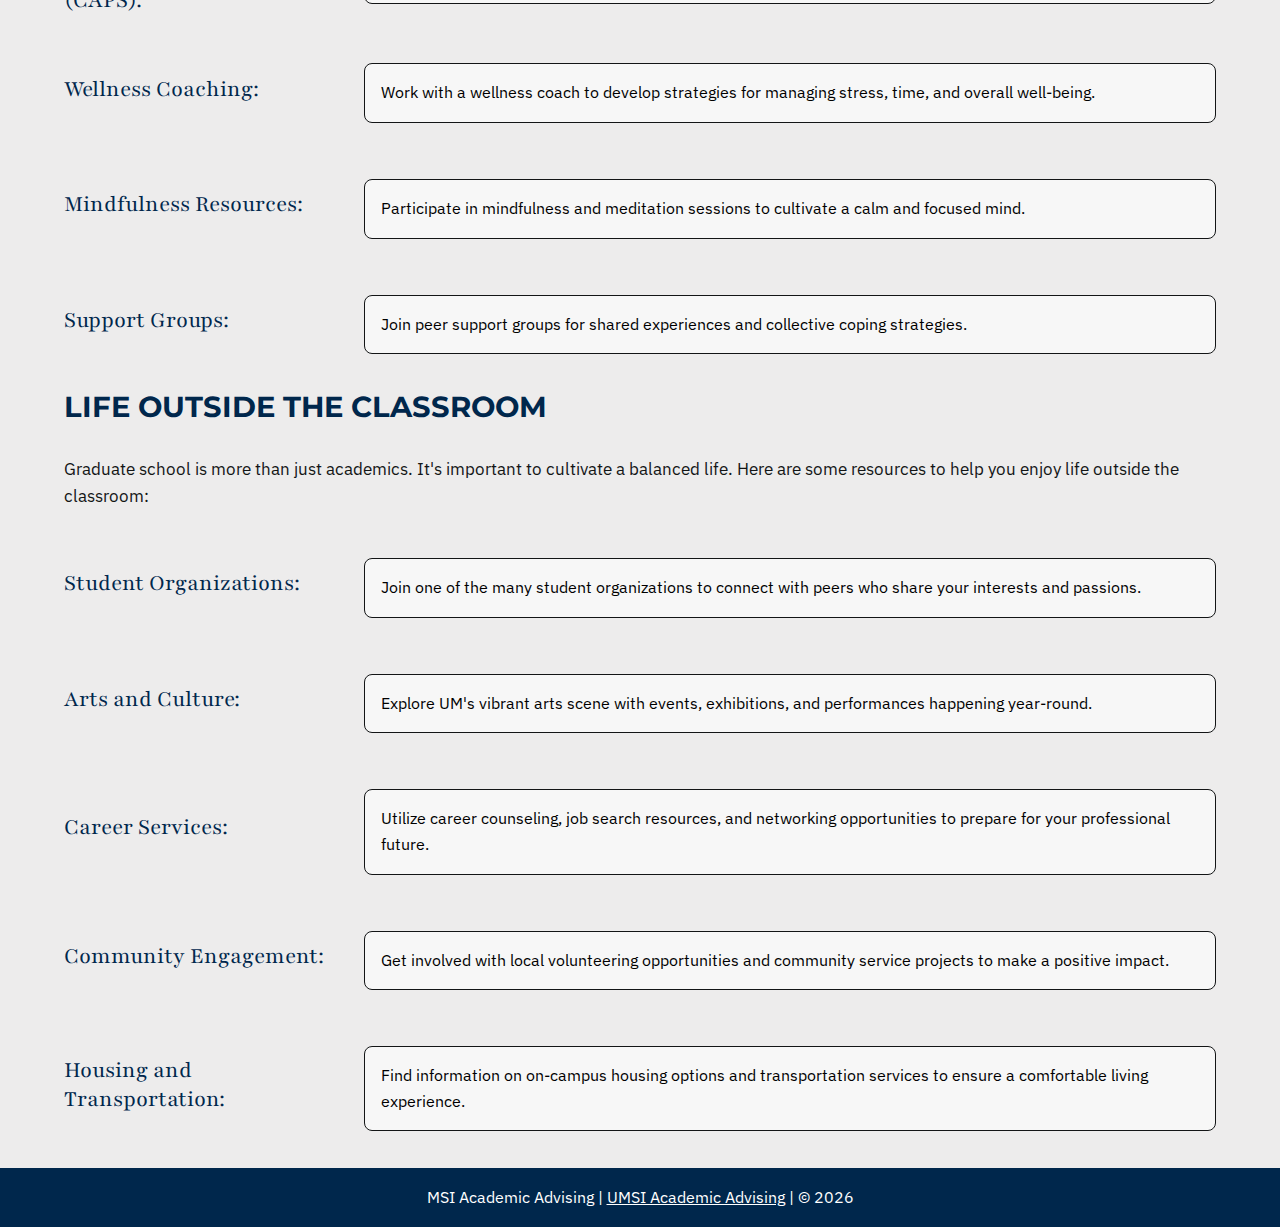
==== commit 72c43a2c: "Add files via upload" ====
--- a/index.html
+++ b/index.html
@@ -38,8 +38,13 @@
                 <li>Life Outside Classroom</li>
                 <li>Contact</li>
             </ol>
+            <form action="search.html" method="get">
+                <label for="search-input">Search for resources</label>
+                <input type="text" id="search-input" name="q" placeholder="Search for resources">
+                <button type="submit">Search</button>
+            </form>
 
-        <section>
+        <section class="with-image">
             <h2>Physical Health</h2>
             <p>Keeping your body healthy is essential for success. The University of Michigan offers numerous resources to help you stay in top physical condition:</p>
             <article>
@@ -59,65 +64,83 @@
                 <p>Participate in various fitness programs, sports clubs, and use of gym facilities to stay active and healthy.</p>
             </article>
         </section>
-        
-        <section>
+
+        <section class="without-image">
             <h2>Mental Health</h2>
             <p>Maintaining your mental well-being is crucial for thriving in graduate school. Here are resources to support your mental health:</p>
-            <article>
+            <div class="resource-item">
                 <h3>Counseling and Psychological Services (CAPS):</h3>
                 <ul>
-                    <li> Access individual counseling, group therapy, workshops, and crisis intervention services.</li>
+                    <li>Access individual counseling, group therapy, workshops, and crisis intervention services.</li>
                 </ul>
+            </div>
+            <div class="resource-item">
                 <h3>Wellness Coaching:</h3>
                 <ul>
                     <li>Work with a wellness coach to develop strategies for managing stress, time, and overall well-being.</li>
                 </ul>
+            </div>
+            <div class="resource-item">
                 <h3>Mindfulness Resources:</h3>
                 <ul>
-                    <li> Participate in mindfulness and meditation sessions to cultivate a calm and focused mind.</li>
+                    <li>Participate in mindfulness and meditation sessions to cultivate a calm and focused mind.</li>
                 </ul>
+            </div>
+            <div class="resource-item">
                 <h3>Support Groups:</h3>
                 <ul>
-                    <li> Join peer support groups for shared experiences and collective coping strategies.</li>
+                    <li>Join peer support groups for shared experiences and collective coping strategies.</li>
                 </ul>
-            </article>
+            </div>
         </section>
 
-        <section id="life-outside-classroom">
+        <section class="without-image">
             <h2>Life Outside the Classroom</h2>
             <p>Graduate school is more than just academics. It's important to cultivate a balanced life. Here are some resources to help you enjoy life outside the classroom:</p>
-            <article>
+            
+            <div class="resource-item">
                 <h3>Student Organizations:</h3>
                 <ul>
                     <li>Join one of the many student organizations to connect with peers who share your interests and passions.</li>
                 </ul>
+            </div>
             
+            <div class="resource-item">
                 <h3>Arts and Culture:</h3>
                 <ul>
                     <li>Explore UM's vibrant arts scene with events, exhibitions, and performances happening year-round.</li>
                 </ul>
+            </div>
             
+            <div class="resource-item">
                 <h3>Career Services:</h3>
                 <ul>
                     <li>Utilize career counseling, job search resources, and networking opportunities to prepare for your professional future.</li>
                 </ul>
+            </div>
             
+            <div class="resource-item">
                 <h3>Community Engagement:</h3>
                 <ul>
                     <li>Get involved with local volunteering opportunities and community service projects to make a positive impact.</li>
                 </ul>
+            </div>
             
+            <div class="resource-item">
                 <h3>Housing and Transportation:</h3>
                 <ul>
                     <li>Find information on on-campus housing options and transportation services to ensure a comfortable living experience.</li>
                 </ul>
-            </article>
+            </div>
         </section>
         <!-- Content taken & modified from UMGPT with the prompt, "write me a webpage of intro content to help University of Michigan Master's students navigate different resources for being successful in grad school - this will include academic resources, physical health resources, mental health resources, support for life outside the classroom"
         UMGPT. (2024). UMGPT (August 29th version) [Large language model]. -->
     </main>
     <footer>
-        <p>MSI Academic Advising | <a href="https://sites.google.com/umich.edu/msiacademicadvising/student-support-resources">UMSI Academic Advising </a></p>
-        </footer>
+        <p>MSI Academic Advising | <a href="https://sites.google.com/umich.edu/msiacademicadvising/student-support-resources">UMSI Academic Advising</a> | © <span id="year"></span></p>
+        <script>
+            document.getElementById("year").innerHTML = new Date().getFullYear();
+        </script>
+    </footer>
 </body>
 </html>--- a/css/style.css
+++ b/css/style.css
@@ -21,10 +21,11 @@
     grid-column: 1 / 2;
     grid-row: 1 / 2;
     justify-self: left;
+    max-width: 100px;
 }
 
 nav {
-    grid-column: 2 / 6;
+    grid-column: 2 / 3;
     grid-row: 1 / 2;
     display: grid;
     grid-template-columns: repeat(4, 1fr);
@@ -37,10 +38,10 @@
 }
 
 nav ul li {
+    text-align: center;
     font-family: "Playfair", serif;
     font-size: 0.85rem;
     text-transform: uppercase;
-    justify-self: left;
 }
 
 nav ul li a {
@@ -49,9 +50,14 @@
     font-weight: bold;
 }
 
-
 nav ul li a:hover {
     color: white;
+    text-decoration: underline;
+}
+
+nav ul li.active a {
+    color: white ;
+    border-bottom: 2px solid #FFCB05;
 }
 
 a[href="#main"] {
@@ -105,7 +111,7 @@
 }
 
 h1 {
-    grid-column: 1 / 7;
+    grid-column: 1 / 6;
     grid-row: 2 / 3;
     font-size: 2rem;
     font-family: "Montserrat", sans-serif;
@@ -212,4 +218,199 @@
     color: white;
     transition: color 0.2s ease;
     text-decoration: underline;
-}+}
+
+@media (min-width: 768px) {
+    nav ul li {
+        font-size: 1.2rem;
+    }
+
+    h1 {
+        font-size: 2.5rem;
+        padding-top: 0.5rem;
+    }
+
+    .with-image {
+        display: grid;
+        gap: 2rem;
+        grid-template-columns: 1fr 1fr;
+        align-items: start;
+    }
+
+    .with-image p {
+        grid-column: 1 / -1;
+        grid-row: 2 / 3;
+        margin: 0;
+    }
+
+    .with-image article {
+        grid-row: 3 / 4;
+        gap: 1rem;
+    }
+
+    .without-image {
+        display: grid;
+        gap: 2rem;
+    }
+
+    .without-image .resource-item {
+        display: grid;
+        grid-template-columns: 1fr 3fr;
+        gap: 1rem;
+        align-items: start;
+    }
+
+    .without-image .resource-item h3 {
+        margin: 0;
+        align-self: center;
+    }
+
+    .without-image .resource-item ul {
+        margin: 0;
+    }
+
+    .two-image {
+        display: grid;
+        grid-template-columns: 1fr 1fr;
+        gap: 1rem;
+        align-items: start;
+    }
+
+    .two-image h3 {
+        grid-column: 1 / -1;
+    }
+
+    .two-image figure {
+
+        margin: 0;
+    }
+
+    .two-image p {
+        grid-column: 1 / -1;
+        grid-row: 3 /-1;
+        margin-top: 1rem;
+    }
+
+    #image-outside {
+        display: grid;
+        grid-template-columns: 1fr 2fr;
+        grid-template-rows: auto auto 1fr;
+        gap: 1rem;
+        align-items: start;
+    }
+
+    #image-outside h2 {
+        grid-column: 1 / -1;
+        grid-row: 1;
+        margin: 0;
+    }
+
+    #image-outside figure {
+        grid-column: 1 / 2;
+        grid-row: 2;
+        width: 100%;
+    }
+
+
+    #image-outside p {
+        grid-column: 1 / 2;
+        grid-row: 3 / -1;
+        margin: 0;
+    }
+
+    #image-outside article {
+        grid-column: 2 / -1;
+        grid-row: 2 / -1;
+    }
+
+}
+
+#page-not-found header {
+    text-align: center;
+    padding: 2rem 0;
+    background-color: #00274C;
+    color: #FFCB05;
+}
+
+#page-not-found header img {
+    width: 100px;
+    margin-bottom: 1rem;
+}
+
+#page-not-found header h1 {
+    font-size: 2.5rem;
+}
+
+#page-not-found main {
+    display: flex;
+    justify-content: center;
+    align-items: center;
+    flex-direction: column;
+    padding: 2rem;
+    color: #00274C;
+}
+
+.error-message {
+    text-align: center;
+    max-width: 600px;
+}
+
+.error-message h2 {
+    font-size: 2.8rem;
+    color: #00274C;
+}
+
+.error-message p {
+    font-size: 1.1rem;
+    line-height: 1.5;
+    margin-bottom: 1.5rem;
+}
+
+.error-message ul {
+    list-style: none;
+    padding: 0;
+}
+
+.error-message ul li {
+    margin-bottom: 1rem;
+}
+
+.error-message ul li a {
+    color: #00274C;
+    font-weight: bold;
+    text-decoration: none;
+}
+
+#check-out li a:hover {
+    text-decoration: underline;
+}
+
+header form {
+    margin-top: 1rem;
+    display: flex;
+    gap: 0.5rem;
+    justify-content: center;
+}
+
+form input[type="text"] {
+    padding: 0.5rem;
+    font-size: 1rem;
+    border: 1px solid #ccc;
+    border-radius: 5px;
+    width: 50%;
+}
+
+form button {
+    padding: 0.5rem 1rem;
+    background-color: #FFCB05;
+    color: #00274C;
+    border: none;
+    border-radius: 5px;
+    cursor: pointer;
+    font-size: 1rem;
+}
+
+form button:hover {
+    background-color: #00274C;
+    color: #FFCB05;
+}
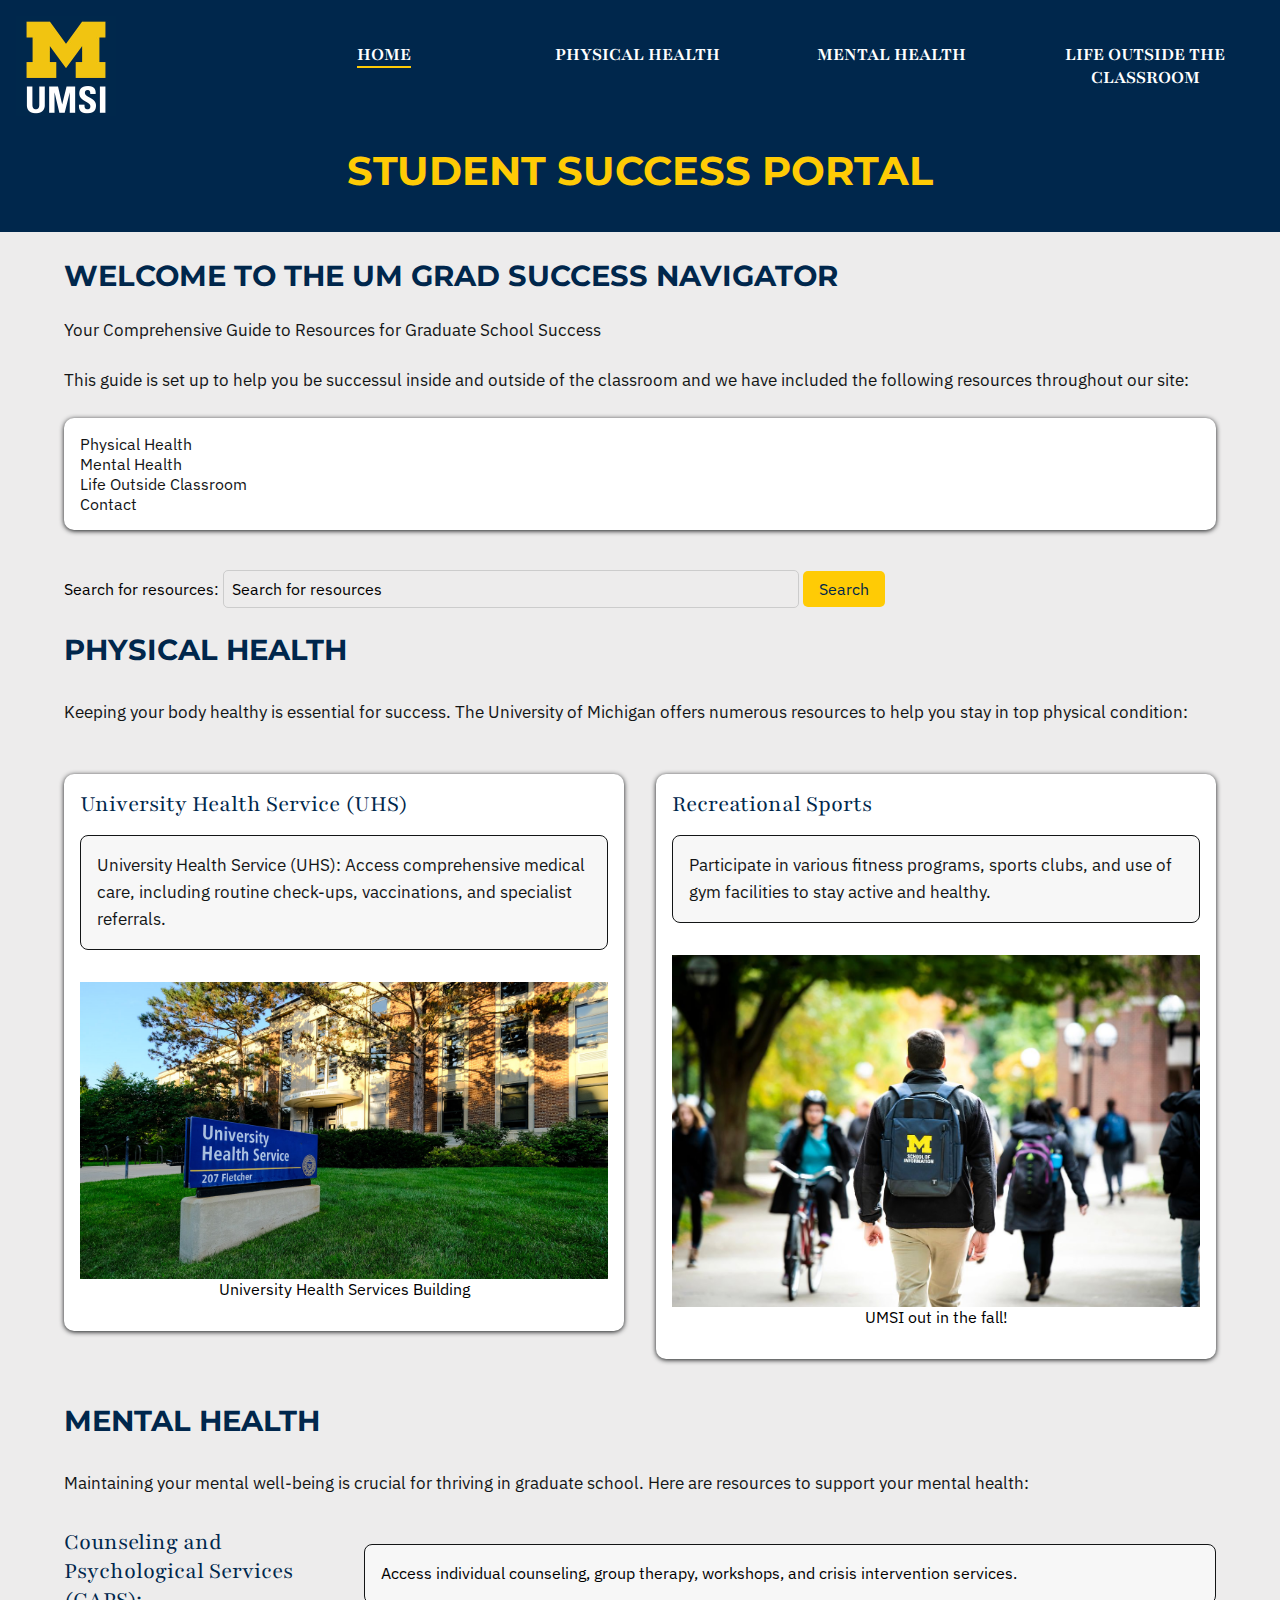
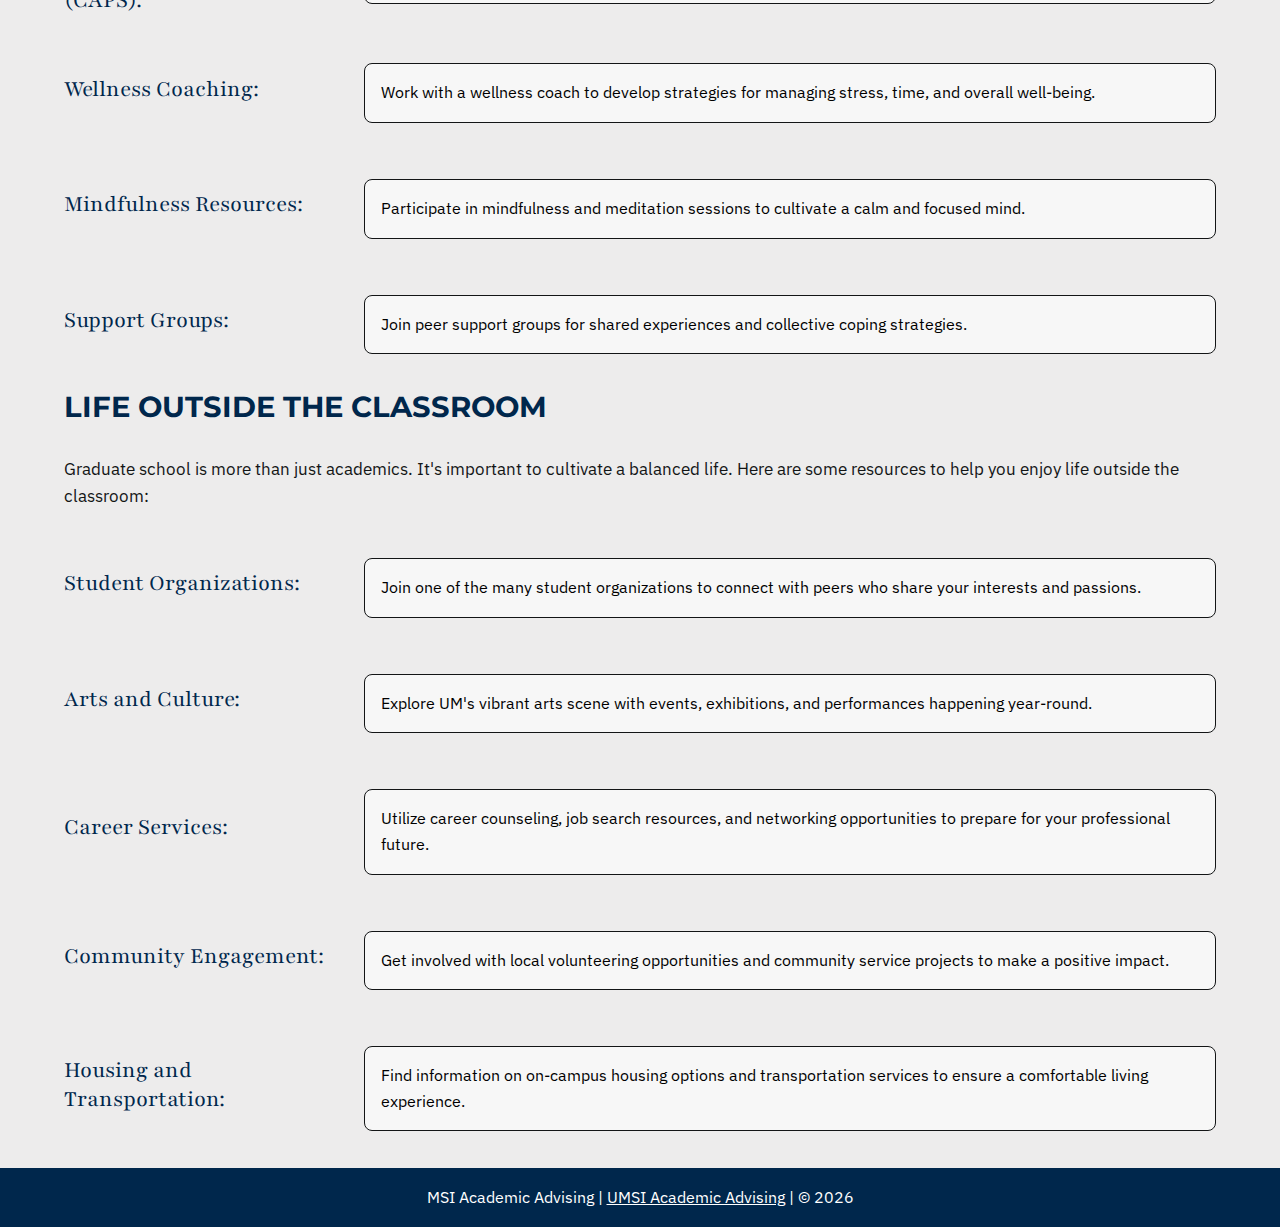
==== commit d5e7b4d7: "Add files via upload" ====
--- a/index.html
+++ b/index.html
@@ -39,7 +39,7 @@
                 <li>Contact</li>
             </ol>
             <form action="search.html" method="get">
-                <label for="search-input">Search for resources</label>
+                <label for="search-input">Search for resources: </label>
                 <input type="text" id="search-input" name="q" placeholder="Search for resources">
                 <button type="submit">Search</button>
             </form>
--- a/css/style.css
+++ b/css/style.css
@@ -291,7 +291,7 @@
         margin-top: 1rem;
     }
 
-    #image-outside {
+    .image-outside {
         display: grid;
         grid-template-columns: 1fr 2fr;
         grid-template-rows: auto auto 1fr;
@@ -299,26 +299,26 @@
         align-items: start;
     }
 
-    #image-outside h2 {
+    .image-outside h2 {
         grid-column: 1 / -1;
         grid-row: 1;
         margin: 0;
     }
 
-    #image-outside figure {
+    .image-outside figure {
         grid-column: 1 / 2;
         grid-row: 2;
         width: 100%;
     }
 
 
-    #image-outside p {
+    .image-outside p {
         grid-column: 1 / 2;
         grid-row: 3 / -1;
         margin: 0;
     }
 
-    #image-outside article {
+    .image-outside article {
         grid-column: 2 / -1;
         grid-row: 2 / -1;
     }
